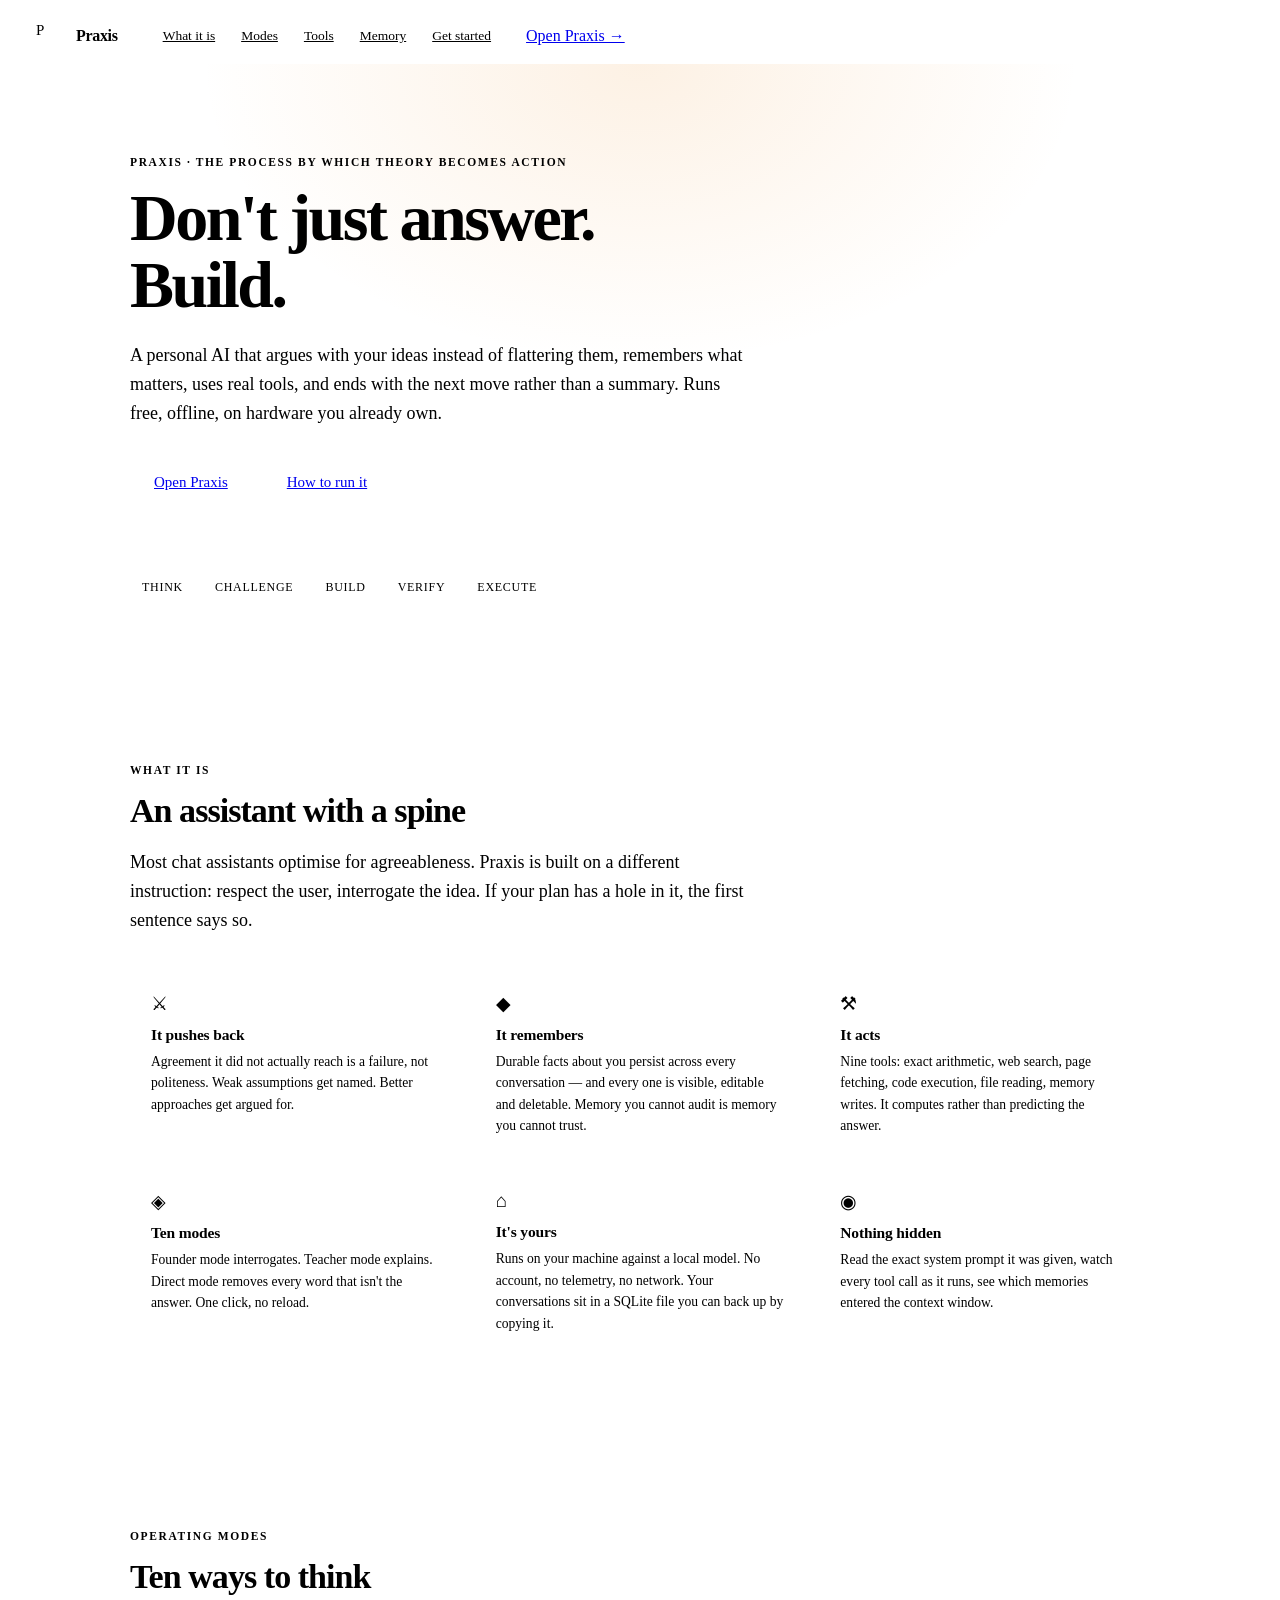
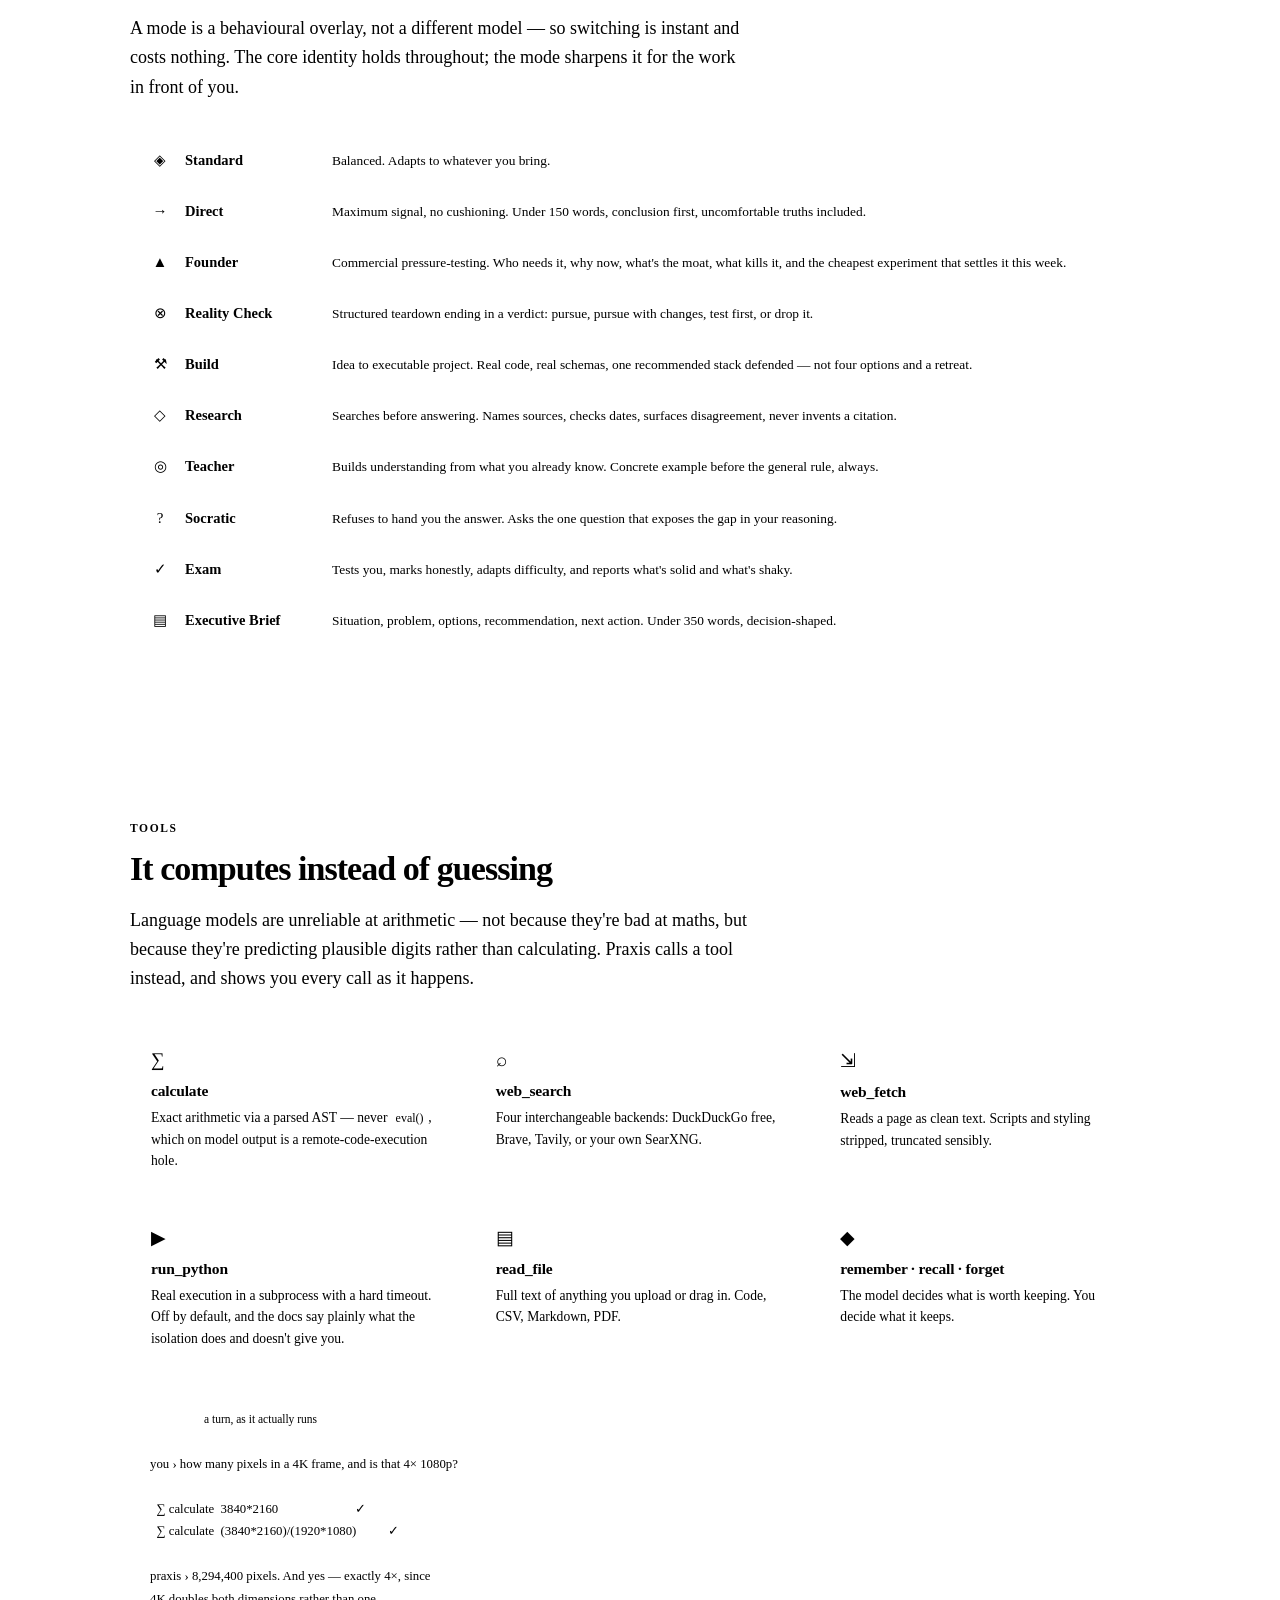
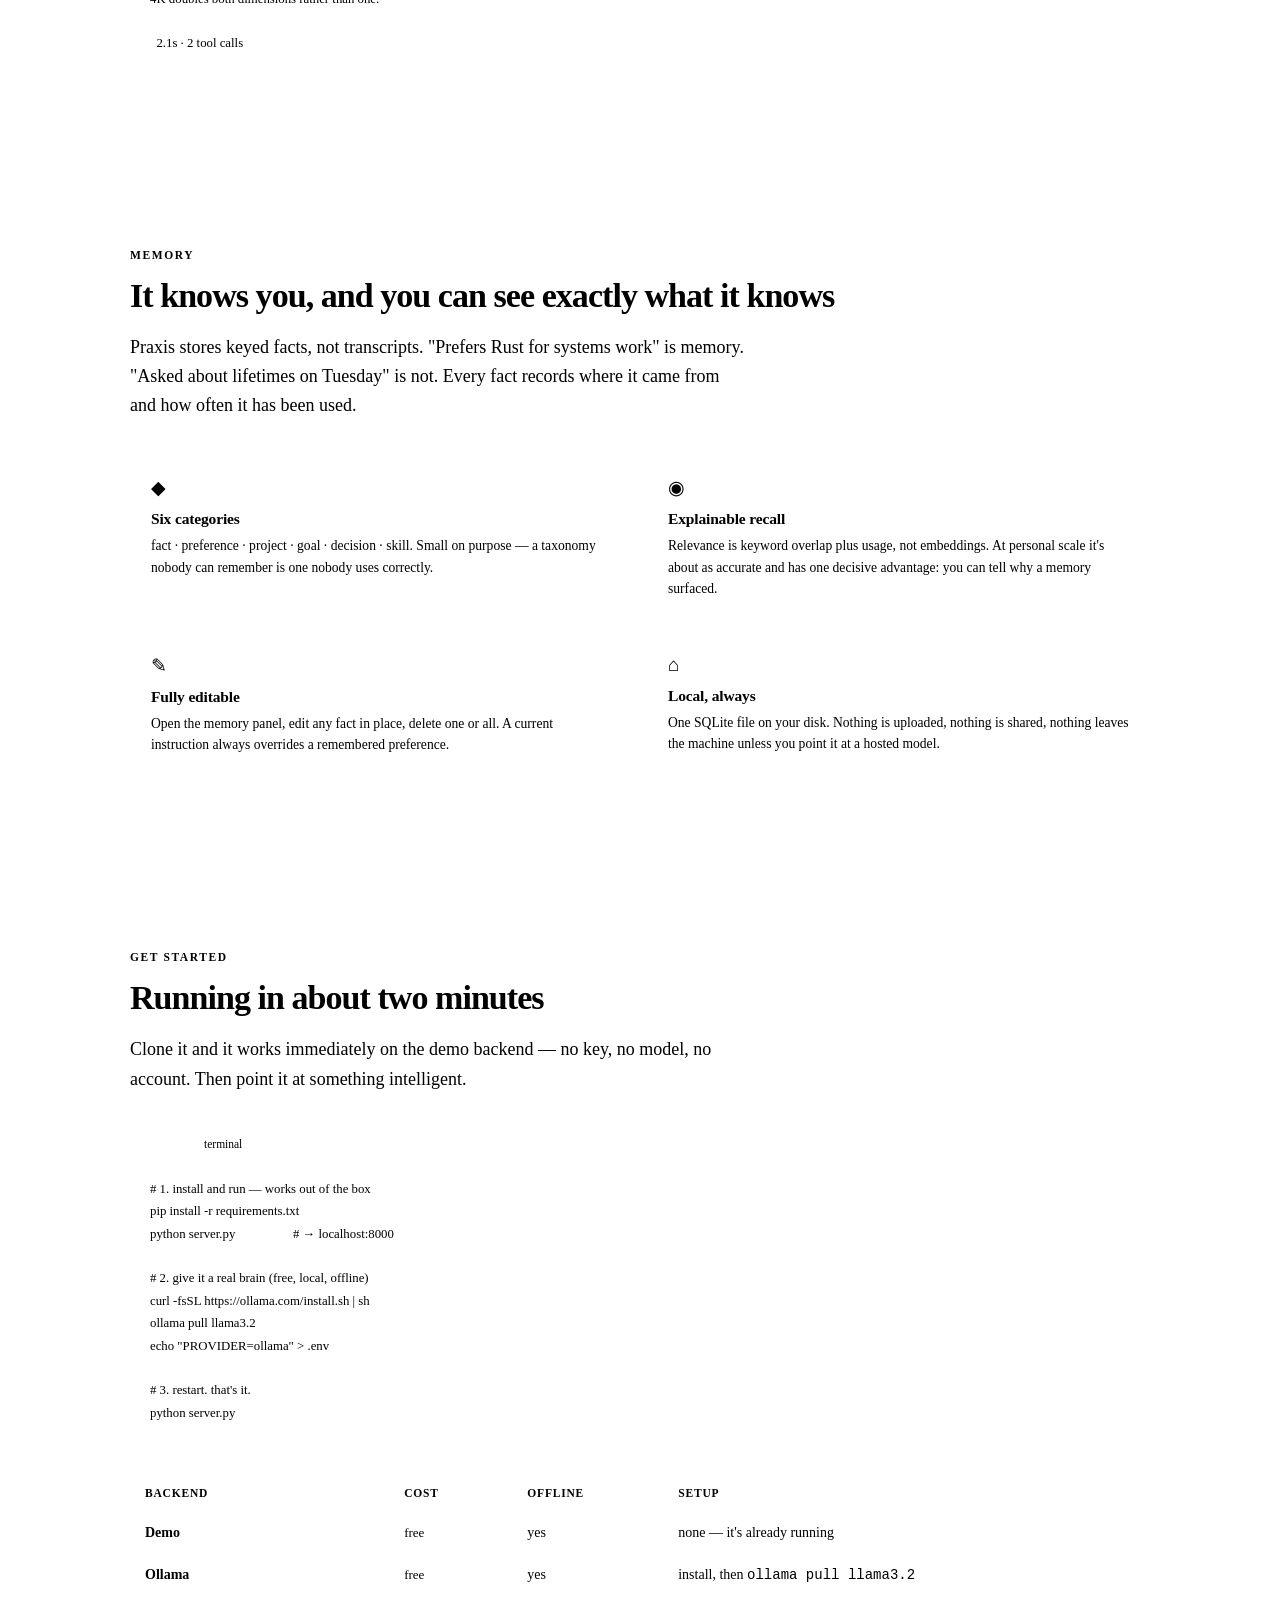
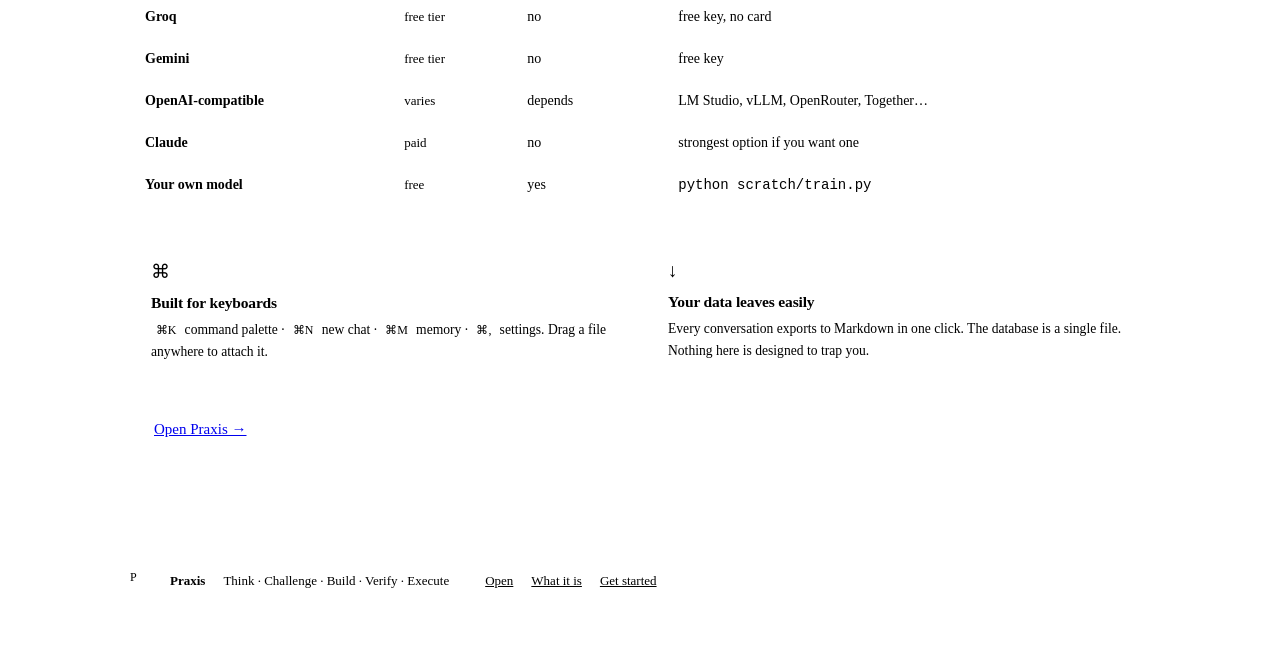
==== web/index.html @ 5abfad8c "Add Praxis: a full personal AI with modes, memory and tools Turns the learning repo into a working p" ====
<!doctype html>
<html lang="en" data-theme="dark">
<head>
<meta charset="utf-8">
<meta name="viewport" content="width=device-width, initial-scale=1">
<title>Praxis — your own AI</title>
<meta name="description" content="A personal AI that thinks, challenges, builds, verifies and executes. Ten operating modes, persistent memory, real tools. Runs free and offline.">
<link rel="stylesheet" href="/static/app.css">
<link rel="icon" href="data:image/svg+xml,<svg xmlns='http://www.w3.org/2000/svg' viewBox='0 0 100 100'><rect width='100' height='100' rx='22' fill='%23f0a24b'/><text y='72' x='50' text-anchor='middle' font-size='62' font-family='monospace' font-weight='bold' fill='%2317130c'>P</text></svg>">
<style>
  body { height: auto; overflow-x: hidden; }

  .nav {
    position: sticky; top: 0; z-index: 50;
    display: flex; align-items: center; gap: 12px;
    padding: 14px 28px; border-bottom: 1px solid var(--border);
    background: color-mix(in srgb, var(--bg) 82%, transparent);
    backdrop-filter: blur(14px);
  }
  .nav .brand-mark { width: 28px; height: 28px; font-size: 15px; }
  .nav-name { font-weight: 660; letter-spacing: -0.02em; font-size: 16px; }
  .nav-links { display: flex; gap: 4px; margin-left: 22px; }
  .nav-links a {
    color: var(--text-dim); font-size: 13.5px; padding: 6px 11px;
    border-radius: 7px;
  }
  .nav-links a:hover { color: var(--text); background: var(--bg-hover); }
  @media (max-width: 720px) { .nav-links { display: none; } }

  .wrap { max-width: 1020px; margin: 0 auto; padding: 0 28px; }
  section { padding: 88px 0; border-bottom: 1px solid var(--border); }
  section:last-of-type { border-bottom: none; }

  .eyebrow {
    font-size: 11.5px; text-transform: uppercase; letter-spacing: .14em;
    color: var(--accent); font-weight: 680; margin-bottom: 16px;
  }
  h1 {
    font-size: clamp(38px, 7vw, 66px); line-height: 1.02;
    letter-spacing: -0.038em; margin: 0 0 22px; font-weight: 680;
  }
  h2 {
    font-size: clamp(25px, 3.6vw, 34px); letter-spacing: -0.028em;
    margin: 0 0 14px; font-weight: 660;
  }
  .lede { font-size: 18px; color: var(--text-dim); max-width: 620px; line-height: 1.62; }

  /* hero */
  .hero { padding: 92px 0 76px; position: relative; overflow: hidden; }
  .hero::before {
    content: ""; position: absolute; top: -320px; left: 50%;
    transform: translateX(-50%);
    width: 940px; height: 640px; pointer-events: none;
    background: radial-gradient(ellipse at center,
      rgba(240,162,75,.15), transparent 66%);
  }
  .hero-inner { position: relative; }
  .hero h1 span { color: var(--accent); }
  .hero-cta { display: flex; gap: 11px; margin-top: 34px; flex-wrap: wrap; }
  .btn-lg { padding: 12px 24px; font-size: 15px; border-radius: 11px; }

  .verbs {
    display: flex; gap: 8px; flex-wrap: wrap; margin-top: 46px;
    padding-top: 26px; border-top: 1px solid var(--border);
  }
  .verb {
    font-family: var(--mono); font-size: 12px; letter-spacing: .06em;
    color: var(--text-faint); text-transform: uppercase;
    padding: 5px 12px; border: 1px solid var(--border); border-radius: 999px;
  }
  .verb:nth-child(odd) { color: var(--accent); border-color: var(--accent-line); }

  /* grids */
  .grid { display: grid; gap: 14px; margin-top: 36px; }
  .g2 { grid-template-columns: repeat(2, 1fr); }
  .g3 { grid-template-columns: repeat(3, 1fr); }
  @media (max-width: 820px) { .g3 { grid-template-columns: repeat(2, 1fr); } }
  @media (max-width: 620px) { .g2, .g3 { grid-template-columns: 1fr; } }

  .card {
    padding: 20px 21px; border: 1px solid var(--border);
    border-radius: var(--radius-lg); background: var(--bg-raised);
    transition: border-color .16s, transform .16s;
  }
  .card:hover { border-color: var(--accent-line); transform: translateY(-2px); }
  .card-icon { color: var(--accent); font-size: 19px; margin-bottom: 11px; }
  .card h3 { margin: 0 0 7px; font-size: 15.5px; font-weight: 620; letter-spacing: -0.01em; }
  .card p { margin: 0; font-size: 13.6px; color: var(--text-dim); line-height: 1.58; }
  .card code {
    font-family: var(--mono); font-size: .88em; background: var(--bg-inset);
    padding: .1em .4em; border-radius: 4px; border: 1px solid var(--border);
  }

  /* mode strip */
  .modes { display: flex; flex-direction: column; gap: 1px; margin-top: 34px;
    border: 1px solid var(--border); border-radius: var(--radius-lg);
    overflow: hidden; background: var(--border); }
  .mode-row {
    display: flex; align-items: baseline; gap: 15px;
    padding: 15px 20px; background: var(--bg-raised);
    transition: background .13s;
  }
  .mode-row:hover { background: var(--bg-hover); }
  .mode-row .ic {
    color: var(--accent); font-size: 15px; width: 20px; flex: none; text-align: center;
  }
  .mode-row .nm { font-weight: 610; font-size: 14.5px; width: 132px; flex: none; }
  .mode-row .ds { color: var(--text-dim); font-size: 13.4px; line-height: 1.5; }
  @media (max-width: 620px) {
    .mode-row { flex-wrap: wrap; gap: 6px 12px; }
    .mode-row .nm { width: auto; }
    .mode-row .ds { width: 100%; padding-left: 35px; }
  }

  /* terminal */
  .term {
    margin-top: 34px; border: 1px solid var(--border); border-radius: var(--radius-lg);
    background: var(--bg-inset); overflow: hidden; box-shadow: var(--shadow);
  }
  .term-bar {
    display: flex; align-items: center; gap: 7px;
    padding: 10px 15px; border-bottom: 1px solid var(--border);
    background: var(--bg-raised);
  }
  .term-dot { width: 10px; height: 10px; border-radius: 50%; background: var(--border-strong); }
  .term-title {
    margin-left: 8px; font-size: 11.5px; color: var(--text-faint);
    font-family: var(--mono);
  }
  .term pre {
    margin: 0; padding: 18px 20px; font-family: var(--mono);
    font-size: 12.8px; line-height: 1.75; overflow-x: auto; color: var(--text-dim);
  }
  .term .c { color: var(--accent); }
  .term .g { color: var(--ok); }
  .term .d { color: var(--text-faint); }

  /* comparison */
  table.cmp { width: 100%; border-collapse: collapse; margin-top: 32px; font-size: 14px; }
  table.cmp th, table.cmp td {
    padding: 13px 15px; text-align: left; border-bottom: 1px solid var(--border);
  }
  table.cmp th {
    font-size: 11.5px; text-transform: uppercase; letter-spacing: .07em;
    color: var(--text-faint); font-weight: 640;
  }
  table.cmp td:first-child { font-weight: 570; }
  table.cmp .yes { color: var(--ok); }
  table.cmp .no  { color: var(--text-faint); }
  .cost { color: var(--accent); font-family: var(--mono); font-size: 13px; }

  footer {
    padding: 44px 0 60px; color: var(--text-faint); font-size: 13px;
  }
  footer a { color: var(--text-dim); }
  .foot-row { display: flex; gap: 18px; flex-wrap: wrap; align-items: center; }
</style>
</head>
<body>

<nav class="nav">
  <div class="brand-mark">P</div>
  <span class="nav-name">Praxis</span>
  <div class="nav-links">
    <a href="#what">What it is</a>
    <a href="#modes">Modes</a>
    <a href="#tools">Tools</a>
    <a href="#memory">Memory</a>
    <a href="#start">Get started</a>
  </div>
  <div class="spacer"></div>
  <a class="btn btn-primary" href="/chat">Open Praxis →</a>
</nav>

<header class="hero">
  <div class="wrap hero-inner">
    <div class="eyebrow">praxis · the process by which theory becomes action</div>
    <h1>Don't just answer.<br><span>Build.</span></h1>
    <p class="lede">
      A personal AI that argues with your ideas instead of flattering them,
      remembers what matters, uses real tools, and ends with the next move
      rather than a summary. Runs free, offline, on hardware you already own.
    </p>
    <div class="hero-cta">
      <a class="btn btn-primary btn-lg" href="/chat">Open Praxis</a>
      <a class="btn btn-lg" href="#start">How to run it</a>
    </div>
    <div class="verbs">
      <span class="verb">Think</span>
      <span class="verb">Challenge</span>
      <span class="verb">Build</span>
      <span class="verb">Verify</span>
      <span class="verb">Execute</span>
    </div>
  </div>
</header>

<section id="what">
  <div class="wrap">
    <div class="eyebrow">What it is</div>
    <h2>An assistant with a spine</h2>
    <p class="lede">
      Most chat assistants optimise for agreeableness. Praxis is built on a
      different instruction: respect the user, interrogate the idea. If your
      plan has a hole in it, the first sentence says so.
    </p>

    <div class="grid g3">
      <div class="card">
        <div class="card-icon">⚔</div>
        <h3>It pushes back</h3>
        <p>Agreement it did not actually reach is a failure, not politeness.
           Weak assumptions get named. Better approaches get argued for.</p>
      </div>
      <div class="card">
        <div class="card-icon">◆</div>
        <h3>It remembers</h3>
        <p>Durable facts about you persist across every conversation — and
           every one is visible, editable and deletable. Memory you cannot
           audit is memory you cannot trust.</p>
      </div>
      <div class="card">
        <div class="card-icon">⚒</div>
        <h3>It acts</h3>
        <p>Nine tools: exact arithmetic, web search, page fetching, code
           execution, file reading, memory writes. It computes rather than
           predicting the answer.</p>
      </div>
      <div class="card">
        <div class="card-icon">◈</div>
        <h3>Ten modes</h3>
        <p>Founder mode interrogates. Teacher mode explains. Direct mode
           removes every word that isn't the answer. One click, no reload.</p>
      </div>
      <div class="card">
        <div class="card-icon">⌂</div>
        <h3>It's yours</h3>
        <p>Runs on your machine against a local model. No account, no
           telemetry, no network. Your conversations sit in a SQLite file
           you can back up by copying it.</p>
      </div>
      <div class="card">
        <div class="card-icon">◉</div>
        <h3>Nothing hidden</h3>
        <p>Read the exact system prompt it was given, watch every tool call
           as it runs, see which memories entered the context window.</p>
      </div>
    </div>
  </div>
</section>

<section id="modes">
  <div class="wrap">
    <div class="eyebrow">Operating modes</div>
    <h2>Ten ways to think</h2>
    <p class="lede">
      A mode is a behavioural overlay, not a different model — so switching is
      instant and costs nothing. The core identity holds throughout; the mode
      sharpens it for the work in front of you.
    </p>

    <div class="modes">
      <div class="mode-row"><span class="ic">◈</span><span class="nm">Standard</span><span class="ds">Balanced. Adapts to whatever you bring.</span></div>
      <div class="mode-row"><span class="ic">→</span><span class="nm">Direct</span><span class="ds">Maximum signal, no cushioning. Under 150 words, conclusion first, uncomfortable truths included.</span></div>
      <div class="mode-row"><span class="ic">▲</span><span class="nm">Founder</span><span class="ds">Commercial pressure-testing. Who needs it, why now, what's the moat, what kills it, and the cheapest experiment that settles it this week.</span></div>
      <div class="mode-row"><span class="ic">⊗</span><span class="nm">Reality Check</span><span class="ds">Structured teardown ending in a verdict: pursue, pursue with changes, test first, or drop it.</span></div>
      <div class="mode-row"><span class="ic">⚒</span><span class="nm">Build</span><span class="ds">Idea to executable project. Real code, real schemas, one recommended stack defended — not four options and a retreat.</span></div>
      <div class="mode-row"><span class="ic">◇</span><span class="nm">Research</span><span class="ds">Searches before answering. Names sources, checks dates, surfaces disagreement, never invents a citation.</span></div>
      <div class="mode-row"><span class="ic">◎</span><span class="nm">Teacher</span><span class="ds">Builds understanding from what you already know. Concrete example before the general rule, always.</span></div>
      <div class="mode-row"><span class="ic">?</span><span class="nm">Socratic</span><span class="ds">Refuses to hand you the answer. Asks the one question that exposes the gap in your reasoning.</span></div>
      <div class="mode-row"><span class="ic">✓</span><span class="nm">Exam</span><span class="ds">Tests you, marks honestly, adapts difficulty, and reports what's solid and what's shaky.</span></div>
      <div class="mode-row"><span class="ic">▤</span><span class="nm">Executive Brief</span><span class="ds">Situation, problem, options, recommendation, next action. Under 350 words, decision-shaped.</span></div>
    </div>
  </div>
</section>

<section id="tools">
  <div class="wrap">
    <div class="eyebrow">Tools</div>
    <h2>It computes instead of guessing</h2>
    <p class="lede">
      Language models are unreliable at arithmetic — not because they're bad at
      maths, but because they're predicting plausible digits rather than
      calculating. Praxis calls a tool instead, and shows you every call as it
      happens.
    </p>

    <div class="grid g3">
      <div class="card"><div class="card-icon">∑</div><h3>calculate</h3><p>Exact arithmetic via a parsed AST — never <code>eval()</code>, which on model output is a remote-code-execution hole.</p></div>
      <div class="card"><div class="card-icon">⌕</div><h3>web_search</h3><p>Four interchangeable backends: DuckDuckGo free, Brave, Tavily, or your own SearXNG.</p></div>
      <div class="card"><div class="card-icon">⇲</div><h3>web_fetch</h3><p>Reads a page as clean text. Scripts and styling stripped, truncated sensibly.</p></div>
      <div class="card"><div class="card-icon">▶</div><h3>run_python</h3><p>Real execution in a subprocess with a hard timeout. Off by default, and the docs say plainly what the isolation does and doesn't give you.</p></div>
      <div class="card"><div class="card-icon">▤</div><h3>read_file</h3><p>Full text of anything you upload or drag in. Code, CSV, Markdown, PDF.</p></div>
      <div class="card"><div class="card-icon">◆</div><h3>remember · recall · forget</h3><p>The model decides what is worth keeping. You decide what it keeps.</p></div>
    </div>

    <div class="term">
      <div class="term-bar">
        <span class="term-dot"></span><span class="term-dot"></span><span class="term-dot"></span>
        <span class="term-title">a turn, as it actually runs</span>
      </div>
<pre><span class="d">you ›</span> how many pixels in a 4K frame, and is that 4× 1080p?

  <span class="c">∑ calculate</span>  3840*2160                        <span class="g">✓</span>
  <span class="c">∑ calculate</span>  (3840*2160)/(1920*1080)          <span class="g">✓</span>

<span class="d">praxis ›</span> 8,294,400 pixels. And yes — exactly 4×, since
4K doubles both dimensions rather than one.

<span class="d">  2.1s · 2 tool calls</span></pre>
    </div>
  </div>
</section>

<section id="memory">
  <div class="wrap">
    <div class="eyebrow">Memory</div>
    <h2>It knows you, and you can see exactly what it knows</h2>
    <p class="lede">
      Praxis stores keyed facts, not transcripts. "Prefers Rust for systems work"
      is memory. "Asked about lifetimes on Tuesday" is not. Every fact records
      where it came from and how often it has been used.
    </p>

    <div class="grid g2">
      <div class="card">
        <div class="card-icon">◆</div>
        <h3>Six categories</h3>
        <p>fact · preference · project · goal · decision · skill. Small on purpose
           — a taxonomy nobody can remember is one nobody uses correctly.</p>
      </div>
      <div class="card">
        <div class="card-icon">◉</div>
        <h3>Explainable recall</h3>
        <p>Relevance is keyword overlap plus usage, not embeddings. At personal
           scale it's about as accurate and has one decisive advantage: you can
           tell why a memory surfaced.</p>
      </div>
      <div class="card">
        <div class="card-icon">✎</div>
        <h3>Fully editable</h3>
        <p>Open the memory panel, edit any fact in place, delete one or all.
           A current instruction always overrides a remembered preference.</p>
      </div>
      <div class="card">
        <div class="card-icon">⌂</div>
        <h3>Local, always</h3>
        <p>One SQLite file on your disk. Nothing is uploaded, nothing is shared,
           nothing leaves the machine unless you point it at a hosted model.</p>
      </div>
    </div>
  </div>
</section>

<section id="start">
  <div class="wrap">
    <div class="eyebrow">Get started</div>
    <h2>Running in about two minutes</h2>
    <p class="lede">
      Clone it and it works immediately on the demo backend — no key, no model,
      no account. Then point it at something intelligent.
    </p>

    <div class="term">
      <div class="term-bar">
        <span class="term-dot"></span><span class="term-dot"></span><span class="term-dot"></span>
        <span class="term-title">terminal</span>
      </div>
<pre><span class="d"># 1. install and run — works out of the box</span>
pip install -r requirements.txt
python server.py                  <span class="d"># → localhost:8000</span>

<span class="d"># 2. give it a real brain (free, local, offline)</span>
<span class="c">curl -fsSL https://ollama.com/install.sh | sh</span>
<span class="c">ollama pull llama3.2</span>
echo "PROVIDER=ollama" &gt; .env

<span class="d"># 3. restart. that's it.</span>
python server.py</pre>
    </div>

    <table class="cmp">
      <thead>
        <tr><th>Backend</th><th>Cost</th><th>Offline</th><th>Setup</th></tr>
      </thead>
      <tbody>
        <tr><td>Demo</td><td class="cost">free</td><td class="yes">yes</td><td>none — it's already running</td></tr>
        <tr><td>Ollama</td><td class="cost">free</td><td class="yes">yes</td><td>install, then <code>ollama pull llama3.2</code></td></tr>
        <tr><td>Groq</td><td class="cost">free tier</td><td class="no">no</td><td>free key, no card</td></tr>
        <tr><td>Gemini</td><td class="cost">free tier</td><td class="no">no</td><td>free key</td></tr>
        <tr><td>OpenAI-compatible</td><td class="cost">varies</td><td class="no">depends</td><td>LM Studio, vLLM, OpenRouter, Together…</td></tr>
        <tr><td>Claude</td><td class="cost">paid</td><td class="no">no</td><td>strongest option if you want one</td></tr>
        <tr><td>Your own model</td><td class="cost">free</td><td class="yes">yes</td><td><code>python scratch/train.py</code></td></tr>
      </tbody>
    </table>

    <div class="grid g2" style="margin-top:34px">
      <div class="card">
        <div class="card-icon">⌘</div>
        <h3>Built for keyboards</h3>
        <p><code>⌘K</code> command palette · <code>⌘N</code> new chat ·
           <code>⌘M</code> memory · <code>⌘,</code> settings.
           Drag a file anywhere to attach it.</p>
      </div>
      <div class="card">
        <div class="card-icon">↓</div>
        <h3>Your data leaves easily</h3>
        <p>Every conversation exports to Markdown in one click. The database is
           a single file. Nothing here is designed to trap you.</p>
      </div>
    </div>

    <div style="margin-top:38px">
      <a class="btn btn-primary btn-lg" href="/chat">Open Praxis →</a>
    </div>
  </div>
</section>

<footer>
  <div class="wrap">
    <div class="foot-row">
      <div class="brand-mark" style="width:22px;height:22px;font-size:12px">P</div>
      <strong style="color:var(--text-dim)">Praxis</strong>
      <span>Think · Challenge · Build · Verify · Execute</span>
      <div class="spacer"></div>
      <a href="/chat">Open</a>
      <a href="#what">What it is</a>
      <a href="#start">Get started</a>
    </div>
  </div>
</footer>

</body>
</html>
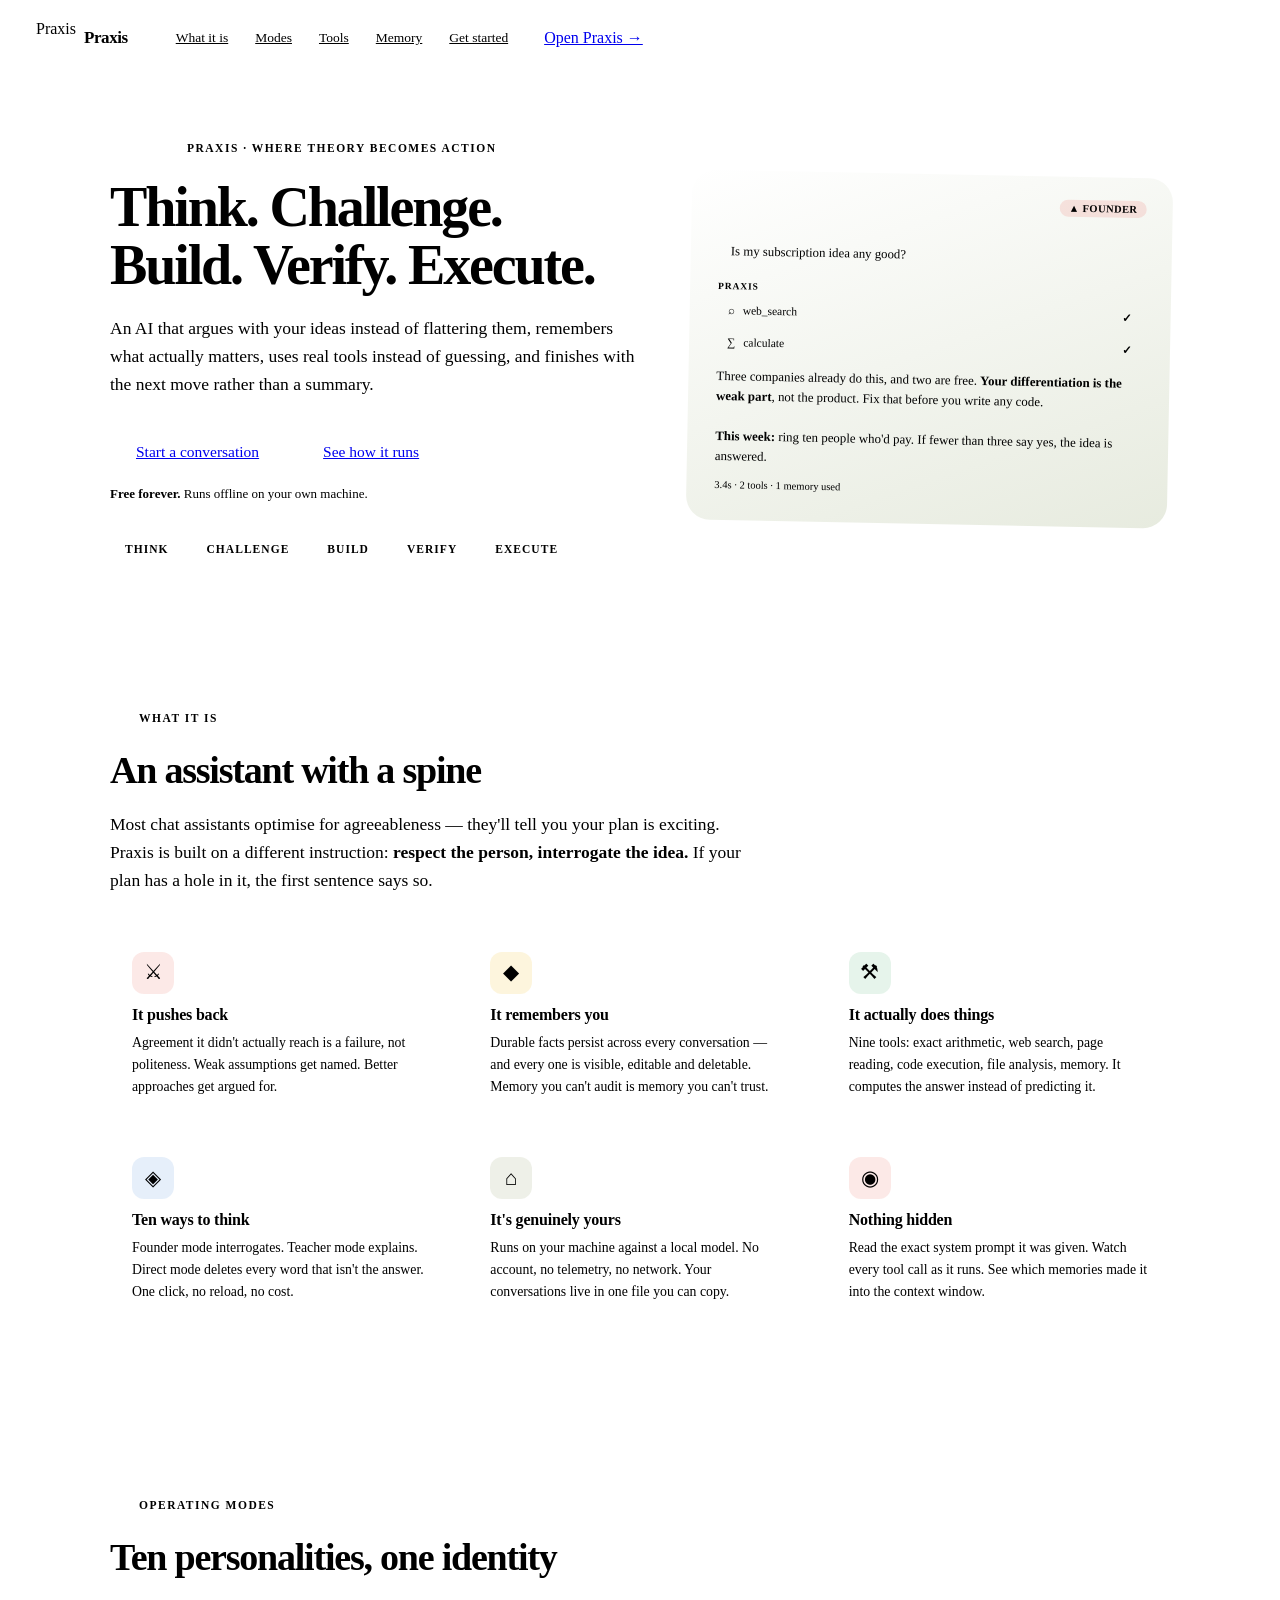
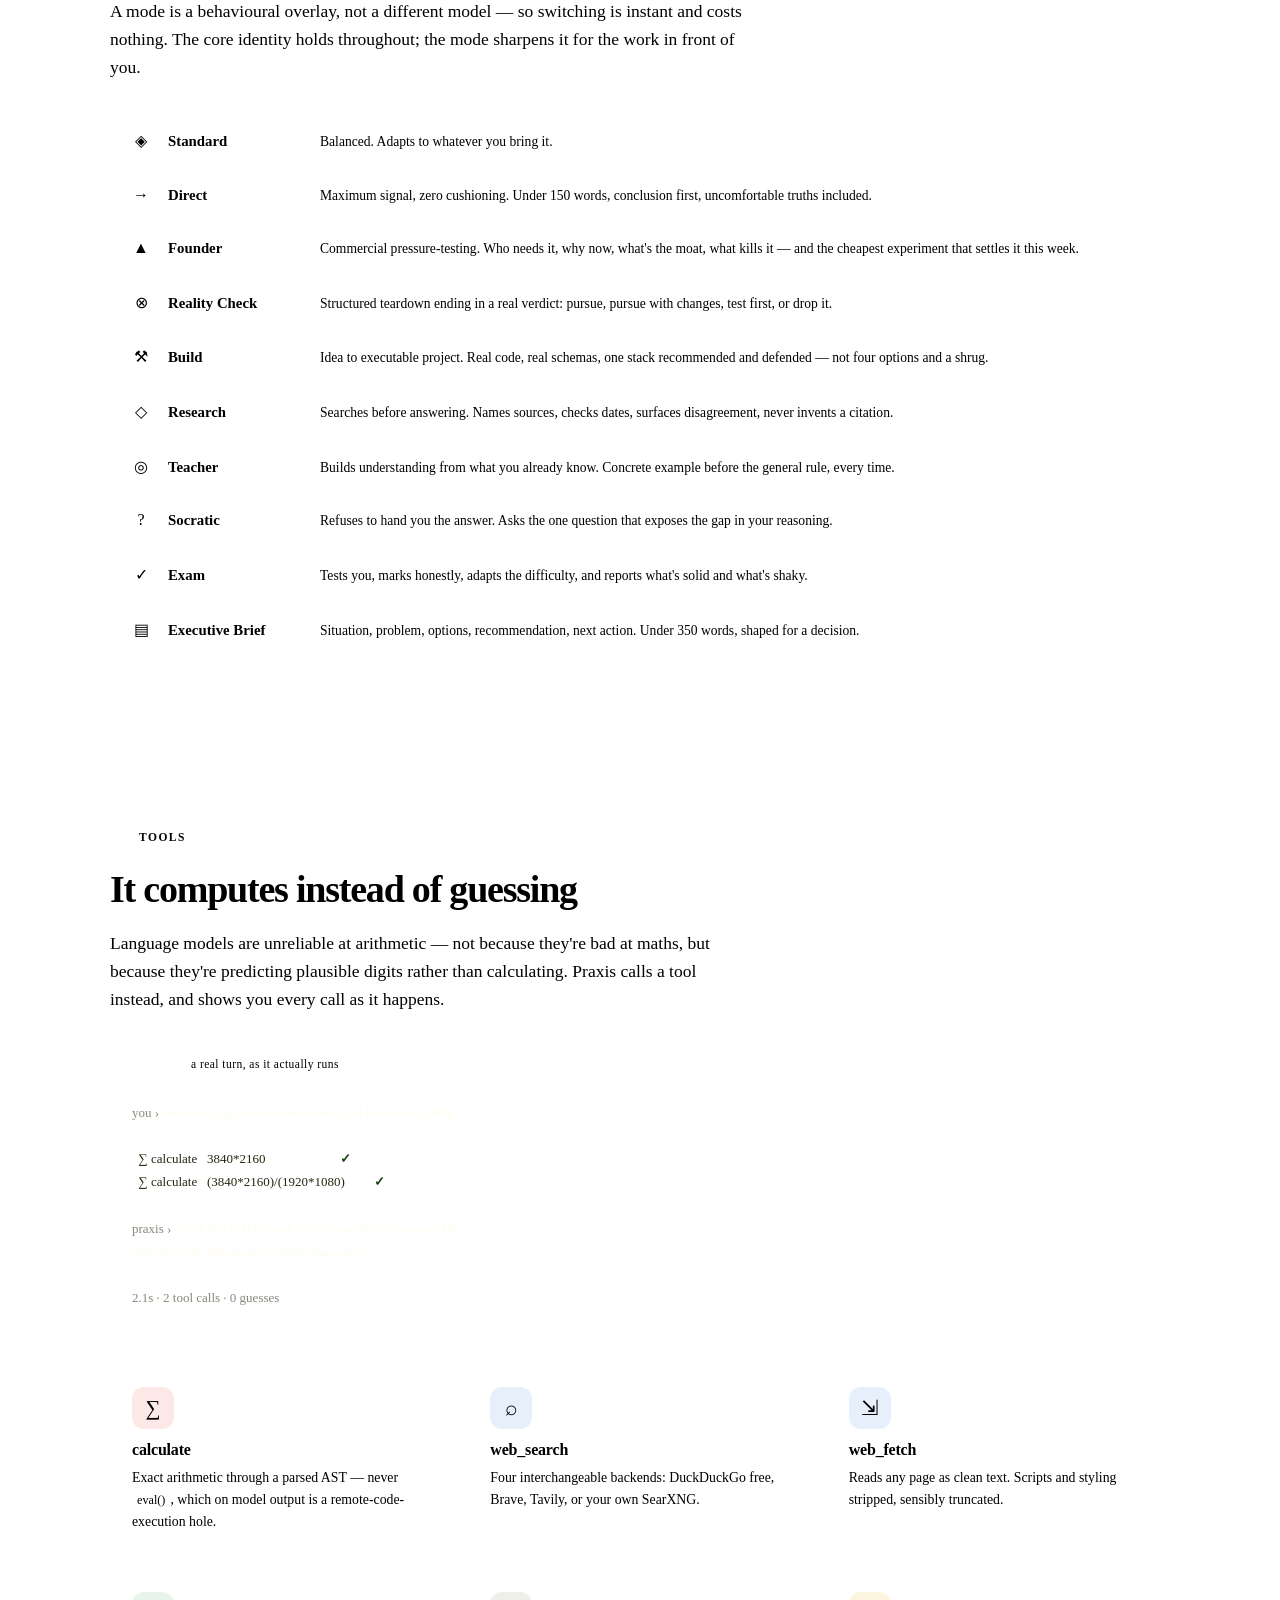
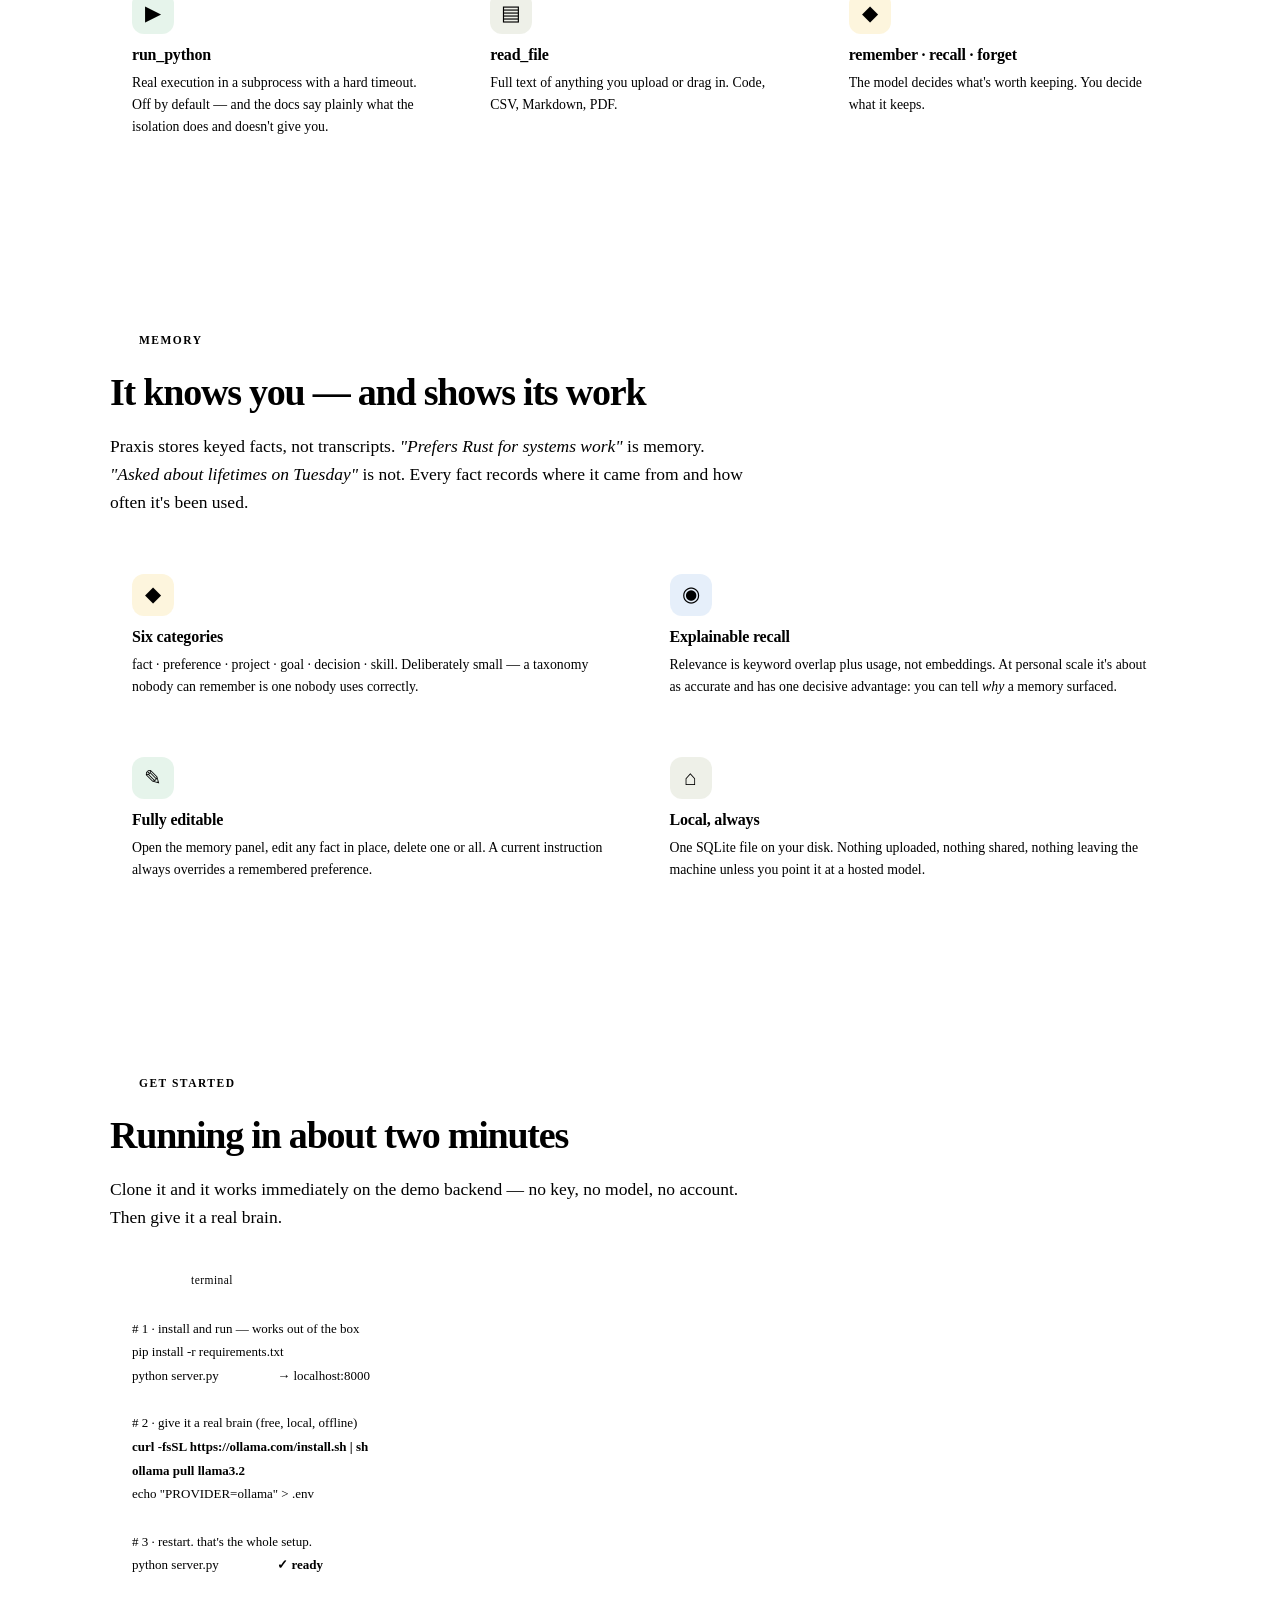
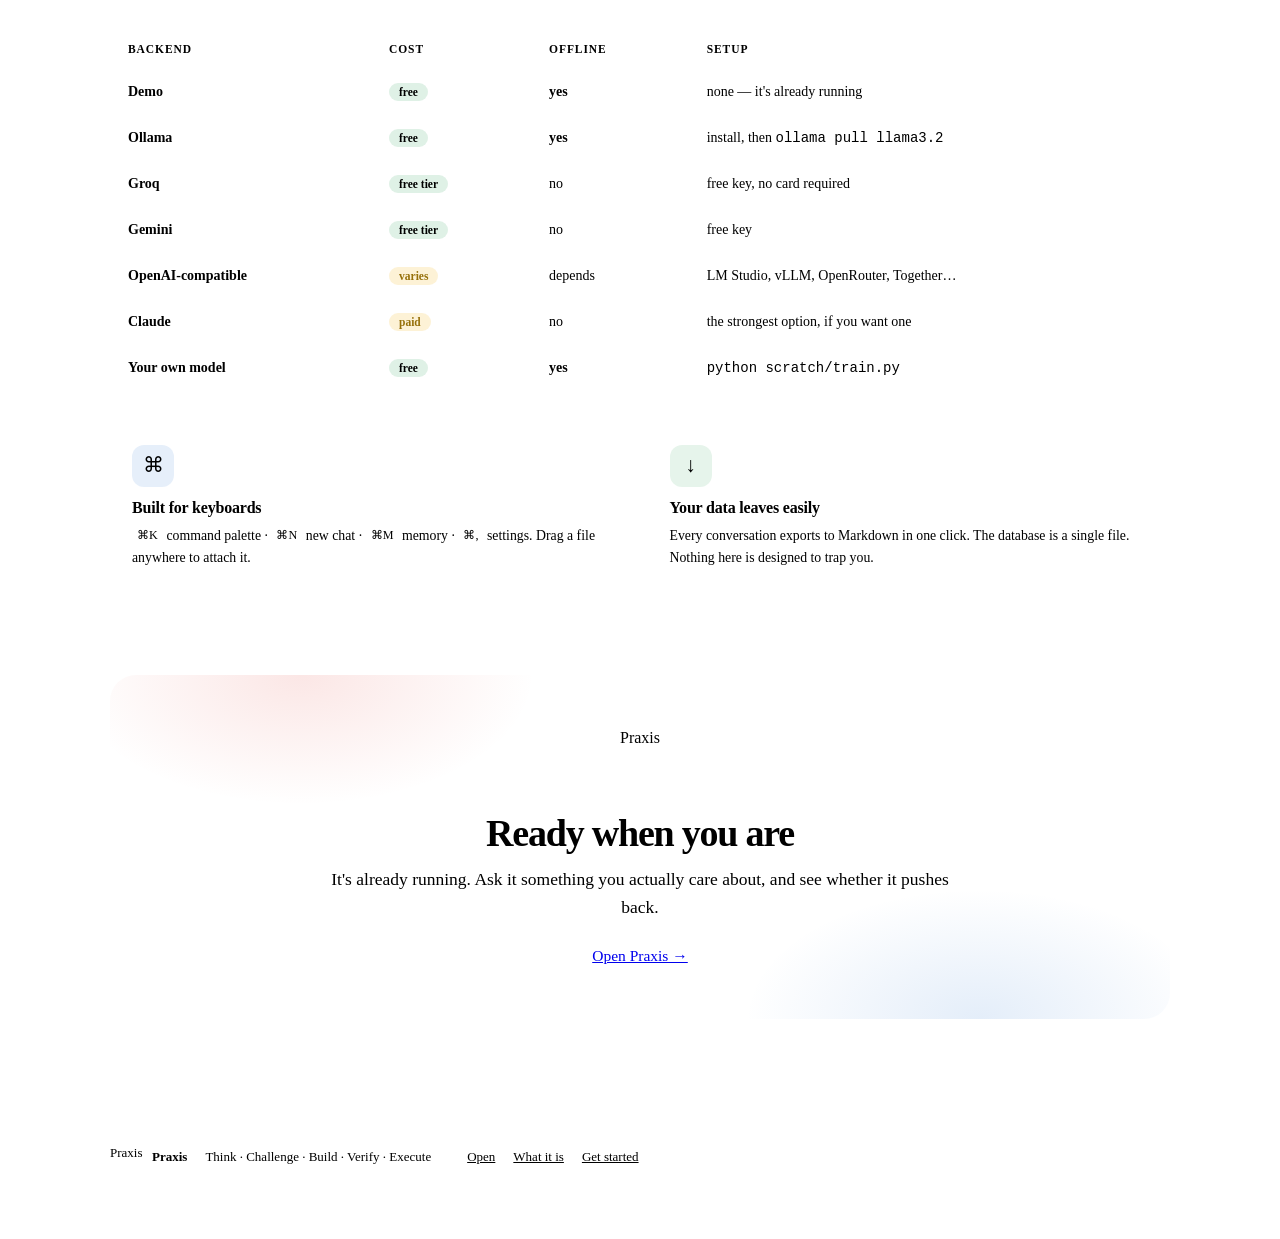
==== commit be052830: "Redesign Praxis around the frosted-resin G-SHOCK palette Replaces the near-black/amber theme, which " ====
--- a/web/index.html
+++ b/web/index.html
@@ -1,165 +1,304 @@
 <!doctype html>
-<html lang="en" data-theme="dark">
+<html lang="en" data-theme="light">
 <head>
 <meta charset="utf-8">
 <meta name="viewport" content="width=device-width, initial-scale=1">
 <title>Praxis — your own AI</title>
-<meta name="description" content="A personal AI that thinks, challenges, builds, verifies and executes. Ten operating modes, persistent memory, real tools. Runs free and offline.">
+<meta name="description" content="A personal AI that thinks, challenges, builds, verifies and executes. Ten modes, real memory, nine tools. Free, offline, yours.">
 <link rel="stylesheet" href="/static/app.css">
-<link rel="icon" href="data:image/svg+xml,<svg xmlns='http://www.w3.org/2000/svg' viewBox='0 0 100 100'><rect width='100' height='100' rx='22' fill='%23f0a24b'/><text y='72' x='50' text-anchor='middle' font-size='62' font-family='monospace' font-weight='bold' fill='%2317130c'>P</text></svg>">
+<link rel="icon" href="/static/logo.svg">
 <style>
-  body { height: auto; overflow-x: hidden; }
+  html { background: var(--bg); }
+  body {
+    height: auto; overflow-x: hidden;
+    background:
+      radial-gradient(760px 460px at 8% -4%,   rgba(224,54,44,.16), transparent 60%),
+      radial-gradient(700px 460px at 94% 4%,   rgba(31,111,208,.16), transparent 60%),
+      radial-gradient(520px 380px at 78% 34%,  rgba(242,184,30,.15), transparent 62%),
+      radial-gradient(820px 520px at 26% 74%,  rgba(31,154,77,.13), transparent 62%),
+      var(--bg);
+    background-attachment: fixed;
+  }
+  [data-theme="dark"] body {
+    background:
+      radial-gradient(760px 460px at 8% -4%,  rgba(255,90,77,.13), transparent 60%),
+      radial-gradient(700px 460px at 94% 4%,  rgba(90,160,245,.13), transparent 60%),
+      radial-gradient(520px 380px at 78% 34%, rgba(255,201,63,.10), transparent 62%),
+      radial-gradient(820px 520px at 26% 74%, rgba(72,196,122,.10), transparent 62%),
+      var(--bg);
+    background-attachment: fixed;
+  }
 
   .nav {
     position: sticky; top: 0; z-index: 50;
     display: flex; align-items: center; gap: 12px;
-    padding: 14px 28px; border-bottom: 1px solid var(--border);
-    background: color-mix(in srgb, var(--bg) 82%, transparent);
-    backdrop-filter: blur(14px);
-  }
-  .nav .brand-mark { width: 28px; height: 28px; font-size: 15px; }
-  .nav-name { font-weight: 660; letter-spacing: -0.02em; font-size: 16px; }
-  .nav-links { display: flex; gap: 4px; margin-left: 22px; }
+    padding: 12px 28px; border-bottom: 1px solid var(--border);
+    background: var(--bg-frost); backdrop-filter: blur(16px) saturate(1.5);
+  }
+  .nav .brand-mark { width: 36px; height: 36px; }
+  .nav-name { font-weight: 700; letter-spacing: -0.025em; font-size: 17px; }
+  .nav-links { display: flex; gap: 3px; margin-left: 24px; }
   .nav-links a {
-    color: var(--text-dim); font-size: 13.5px; padding: 6px 11px;
-    border-radius: 7px;
+    color: var(--text-dim); font-size: 13.5px; padding: 7px 12px;
+    border-radius: 9px; font-weight: 500;
   }
   .nav-links a:hover { color: var(--text); background: var(--bg-hover); }
-  @media (max-width: 720px) { .nav-links { display: none; } }
-
-  .wrap { max-width: 1020px; margin: 0 auto; padding: 0 28px; }
-  section { padding: 88px 0; border-bottom: 1px solid var(--border); }
-  section:last-of-type { border-bottom: none; }
+  @media (max-width: 780px) { .nav-links { display: none; } }
+
+  .wrap { max-width: 1060px; margin: 0 auto; padding: 0 28px; }
+  section { padding: 84px 0; }
+  .sep { border-top: 1px solid var(--border); }
 
   .eyebrow {
-    font-size: 11.5px; text-transform: uppercase; letter-spacing: .14em;
-    color: var(--accent); font-weight: 680; margin-bottom: 16px;
-  }
+    display: inline-flex; align-items: center; gap: 8px;
+    font-size: 11.5px; text-transform: uppercase; letter-spacing: .13em;
+    font-weight: 700; margin-bottom: 18px;
+    padding: 6px 13px; border-radius: 999px;
+    background: var(--bg-raised); border: 1px solid var(--border);
+    box-shadow: var(--shadow);
+  }
+  .eyebrow .bead { width: 8px; height: 8px; border-radius: 50%; }
+
   h1 {
-    font-size: clamp(38px, 7vw, 66px); line-height: 1.02;
-    letter-spacing: -0.038em; margin: 0 0 22px; font-weight: 680;
+    font-size: clamp(36px, 5vw, 56px); line-height: 1.04;
+    letter-spacing: -0.038em; margin: 0 0 20px; font-weight: 700;
   }
   h2 {
-    font-size: clamp(25px, 3.6vw, 34px); letter-spacing: -0.028em;
-    margin: 0 0 14px; font-weight: 660;
-  }
-  .lede { font-size: 18px; color: var(--text-dim); max-width: 620px; line-height: 1.62; }
-
-  /* hero */
-  .hero { padding: 92px 0 76px; position: relative; overflow: hidden; }
-  .hero::before {
-    content: ""; position: absolute; top: -320px; left: 50%;
-    transform: translateX(-50%);
-    width: 940px; height: 640px; pointer-events: none;
-    background: radial-gradient(ellipse at center,
-      rgba(240,162,75,.15), transparent 66%);
-  }
-  .hero-inner { position: relative; }
-  .hero h1 span { color: var(--accent); }
-  .hero-cta { display: flex; gap: 11px; margin-top: 34px; flex-wrap: wrap; }
-  .btn-lg { padding: 12px 24px; font-size: 15px; border-radius: 11px; }
-
-  .verbs {
-    display: flex; gap: 8px; flex-wrap: wrap; margin-top: 46px;
-    padding-top: 26px; border-top: 1px solid var(--border);
-  }
+    font-size: clamp(27px, 3.8vw, 38px); letter-spacing: -0.032em;
+    margin: 0 0 14px; font-weight: 690;
+  }
+  .lede { font-size: 17.5px; color: var(--text-dim); max-width: 640px; line-height: 1.6; }
+
+  /* --- hero --- */
+  .hero { padding: 68px 0 60px; }
+  .hero-grid {
+    display: grid; grid-template-columns: 1.05fr .95fr; gap: 48px; align-items: center;
+  }
+  @media (max-width: 940px) {
+    .hero-grid { grid-template-columns: 1fr; gap: 40px; }
+    .hero-art { display: none; }
+  }
+
+  /* A miniature of the real interface — the case, the bezel, the LCD. */
+  .device {
+    border-radius: 24px; padding: 13px;
+    background: linear-gradient(160deg, #ffffff, #e7ebdf);
+    border: 1px solid var(--border-strong);
+    box-shadow: var(--shadow-lg);
+    transform: rotate(1.1deg);
+  }
+  [data-theme="dark"] .device { background: linear-gradient(160deg, #2a2e31, #1c1f22); }
+  .device-screen {
+    border-radius: 15px; overflow: hidden; background: var(--bg-raised);
+    border: 1px solid var(--border);
+  }
+  .device-top {
+    display: flex; align-items: center; gap: 7px; padding: 10px 13px;
+    border-bottom: 1px solid var(--border); background: var(--bg-inset);
+  }
+  .device-top .lcd-dot { width: 9px; height: 9px; }
+  .device-top .mode-tag {
+    margin-left: auto; font-size: 10.5px; font-weight: 680; color: var(--red);
+    background: rgba(224,54,44,.12); padding: 3px 9px; border-radius: 999px;
+    letter-spacing: .04em;
+  }
+  .device-body { padding: 15px 15px 17px; }
+  .bubble-u {
+    background: var(--bg-inset); border: 1px solid var(--border);
+    border-radius: 13px; padding: 9px 12px; font-size: 12.8px; margin-bottom: 13px;
+  }
+  .who {
+    font-size: 9.5px; font-weight: 720; letter-spacing: .09em;
+    text-transform: uppercase; color: var(--red); margin-bottom: 6px;
+  }
+  .tool-mini {
+    display: flex; align-items: center; gap: 8px; font-size: 11.5px;
+    border: 1px solid var(--border); border-left: 3px solid var(--lcd-light);
+    border-radius: 9px; padding: 6px 10px; margin-bottom: 6px;
+    background: var(--bg-inset); font-family: var(--mono);
+  }
+  .tool-mini .ok { margin-left: auto; color: var(--green); font-weight: 700; }
+  .answer { font-size: 12.9px; line-height: 1.55; margin-top: 11px; }
+  .answer b { color: var(--text); }
+  .device-foot {
+    display: flex; align-items: center; gap: 7px; margin-top: 13px;
+    font-size: 10.5px; color: var(--text-faint); font-family: var(--mono);
+  }
+  .hero h1 .r { color: var(--red); }
+  .hero h1 .b { color: var(--blue); }
+  .hero h1 .g { color: var(--green); }
+  .hero h1 .y { color: var(--yellow); }
+  .hero-cta { display: flex; gap: 12px; margin-top: 32px; flex-wrap: wrap; align-items: center; }
+  .btn-lg { padding: 13px 26px; font-size: 15.5px; border-radius: 13px; }
+  .free-note { font-size: 13px; color: var(--text-dim); }
+  .free-note b { color: var(--green); }
+
+  .verbs { display: flex; gap: 8px; flex-wrap: wrap; margin-top: 34px; }
   .verb {
-    font-family: var(--mono); font-size: 12px; letter-spacing: .06em;
-    color: var(--text-faint); text-transform: uppercase;
-    padding: 5px 12px; border: 1px solid var(--border); border-radius: 999px;
-  }
-  .verb:nth-child(odd) { color: var(--accent); border-color: var(--accent-line); }
-
-  /* grids */
-  .grid { display: grid; gap: 14px; margin-top: 36px; }
+    font-family: var(--mono); font-size: 11.5px; letter-spacing: .09em;
+    text-transform: uppercase; font-weight: 600;
+    padding: 7px 15px; border-radius: 999px;
+    background: var(--bg-raised); border: 1.5px solid var(--border);
+    box-shadow: var(--shadow);
+  }
+  .verb:nth-child(1) { color: var(--red);    border-color: rgba(224,54,44,.4); }
+  .verb:nth-child(2) { color: var(--blue);   border-color: rgba(31,111,208,.4); }
+  .verb:nth-child(3) { color: var(--green);  border-color: rgba(31,154,77,.4); }
+  .verb:nth-child(4) { color: var(--yellow); border-color: rgba(242,184,30,.5); }
+  .verb:nth-child(5) { color: var(--red);    border-color: rgba(224,54,44,.4); }
+
+  /* --- grids and cards --- */
+  .grid { display: grid; gap: 15px; margin-top: 36px; }
   .g2 { grid-template-columns: repeat(2, 1fr); }
   .g3 { grid-template-columns: repeat(3, 1fr); }
-  @media (max-width: 820px) { .g3 { grid-template-columns: repeat(2, 1fr); } }
-  @media (max-width: 620px) { .g2, .g3 { grid-template-columns: 1fr; } }
+  @media (max-width: 860px) { .g3 { grid-template-columns: repeat(2, 1fr); } }
+  @media (max-width: 640px) { .g2, .g3 { grid-template-columns: 1fr; } }
 
   .card {
-    padding: 20px 21px; border: 1px solid var(--border);
+    padding: 22px; border: 1px solid var(--border);
     border-radius: var(--radius-lg); background: var(--bg-raised);
-    transition: border-color .16s, transform .16s;
-  }
-  .card:hover { border-color: var(--accent-line); transform: translateY(-2px); }
-  .card-icon { color: var(--accent); font-size: 19px; margin-bottom: 11px; }
-  .card h3 { margin: 0 0 7px; font-size: 15.5px; font-weight: 620; letter-spacing: -0.01em; }
-  .card p { margin: 0; font-size: 13.6px; color: var(--text-dim); line-height: 1.58; }
+    box-shadow: var(--shadow);
+    transition: transform .17s cubic-bezier(.3,1.4,.5,1), box-shadow .17s;
+    position: relative; overflow: hidden;
+  }
+  .card::before {
+    content: ""; position: absolute; top: 0; left: 0; right: 0; height: 4px;
+    background: var(--tint, var(--border-strong));
+  }
+  .card:hover { transform: translateY(-4px); box-shadow: var(--shadow-lg); }
+  .card-icon {
+    font-size: 21px; margin-bottom: 12px; color: var(--tint, var(--text-dim));
+    width: 42px; height: 42px; border-radius: 12px;
+    display: grid; place-items: center;
+    background: var(--tint-soft, var(--bg-inset));
+  }
+  .card h3 { margin: 0 0 8px; font-size: 16px; font-weight: 660; letter-spacing: -0.012em; }
+  .card p { margin: 0; font-size: 13.8px; color: var(--text-dim); line-height: 1.6; }
   .card code {
     font-family: var(--mono); font-size: .88em; background: var(--bg-inset);
-    padding: .1em .4em; border-radius: 4px; border: 1px solid var(--border);
-  }
-
-  /* mode strip */
-  .modes { display: flex; flex-direction: column; gap: 1px; margin-top: 34px;
+    padding: .12em .42em; border-radius: 5px; border: 1px solid var(--border);
+  }
+  .t-red    { --tint: var(--red);    --tint-soft: rgba(224,54,44,.11); }
+  .t-blue   { --tint: var(--blue);   --tint-soft: rgba(31,111,208,.11); }
+  .t-green  { --tint: var(--green);  --tint-soft: rgba(31,154,77,.11); }
+  .t-yellow { --tint: var(--yellow); --tint-soft: rgba(242,184,30,.15); }
+  .t-lcd    { --tint: var(--lcd);    --tint-soft: rgba(127,143,82,.13); }
+
+  /* --- modes --- */
+  .modes {
+    display: flex; flex-direction: column; gap: 1px; margin-top: 34px;
     border: 1px solid var(--border); border-radius: var(--radius-lg);
-    overflow: hidden; background: var(--border); }
+    overflow: hidden; background: var(--border); box-shadow: var(--shadow);
+  }
   .mode-row {
-    display: flex; align-items: baseline; gap: 15px;
-    padding: 15px 20px; background: var(--bg-raised);
-    transition: background .13s;
-  }
-  .mode-row:hover { background: var(--bg-hover); }
-  .mode-row .ic {
-    color: var(--accent); font-size: 15px; width: 20px; flex: none; text-align: center;
-  }
-  .mode-row .nm { font-weight: 610; font-size: 14.5px; width: 132px; flex: none; }
-  .mode-row .ds { color: var(--text-dim); font-size: 13.4px; line-height: 1.5; }
-  @media (max-width: 620px) {
-    .mode-row { flex-wrap: wrap; gap: 6px 12px; }
+    display: flex; align-items: baseline; gap: 16px;
+    padding: 16px 20px; background: var(--bg-raised); transition: background .13s;
+  }
+  .mode-row:hover { background: var(--bg-inset); }
+  .mode-row .ic { font-size: 16px; width: 22px; flex: none; text-align: center; }
+  .mode-row .nm { font-weight: 640; font-size: 14.8px; width: 136px; flex: none; }
+  .mode-row .ds { color: var(--text-dim); font-size: 13.6px; line-height: 1.52; }
+  .mode-row:nth-child(4n+1) .ic { color: var(--red); }
+  .mode-row:nth-child(4n+2) .ic { color: var(--blue); }
+  .mode-row:nth-child(4n+3) .ic { color: var(--green); }
+  .mode-row:nth-child(4n)   .ic { color: var(--yellow); }
+  @media (max-width: 640px) {
+    .mode-row { flex-wrap: wrap; gap: 6px 14px; }
     .mode-row .nm { width: auto; }
-    .mode-row .ds { width: 100%; padding-left: 35px; }
-  }
-
-  /* terminal */
+    .mode-row .ds { width: 100%; padding-left: 38px; }
+  }
+
+  /* --- the LCD panel: the watch's signature surface --- */
+  .lcd-panel {
+    margin-top: 34px; border-radius: var(--radius-lg); overflow: hidden;
+    border: 1px solid var(--border); box-shadow: var(--shadow-lg);
+    background: var(--bg-raised);
+  }
+  .lcd-bar {
+    display: flex; align-items: center; gap: 8px;
+    padding: 11px 16px; border-bottom: 1px solid var(--border);
+    background: var(--bg-inset);
+  }
+  .lcd-dot { width: 11px; height: 11px; border-radius: 50%; }
+  .lcd-title {
+    margin-left: 8px; font-size: 11.5px; color: var(--text-faint);
+    font-family: var(--mono); letter-spacing: .04em;
+  }
+  .lcd-screen {
+    background: linear-gradient(170deg, var(--lcd-light), var(--lcd));
+    padding: 20px 22px;
+  }
+  .lcd-screen pre {
+    margin: 0; font-family: var(--mono); font-size: 13px; line-height: 1.78;
+    overflow-x: auto; color: #22280f;
+  }
+  .lcd-screen .dim { color: rgba(34,40,15,.55); }
+  .lcd-screen .hi  { color: #fffdf2; font-weight: 600; }
+  .lcd-screen .ok  { color: #16400f; font-weight: 700; }
+
+  /* plain terminal for install steps */
   .term {
-    margin-top: 34px; border: 1px solid var(--border); border-radius: var(--radius-lg);
-    background: var(--bg-inset); overflow: hidden; box-shadow: var(--shadow);
-  }
-  .term-bar {
-    display: flex; align-items: center; gap: 7px;
-    padding: 10px 15px; border-bottom: 1px solid var(--border);
-    background: var(--bg-raised);
-  }
-  .term-dot { width: 10px; height: 10px; border-radius: 50%; background: var(--border-strong); }
-  .term-title {
-    margin-left: 8px; font-size: 11.5px; color: var(--text-faint);
-    font-family: var(--mono);
+    margin-top: 32px; border: 1px solid var(--border); border-radius: var(--radius-lg);
+    overflow: hidden; box-shadow: var(--shadow); background: var(--bg-raised);
   }
   .term pre {
-    margin: 0; padding: 18px 20px; font-family: var(--mono);
-    font-size: 12.8px; line-height: 1.75; overflow-x: auto; color: var(--text-dim);
-  }
-  .term .c { color: var(--accent); }
-  .term .g { color: var(--ok); }
+    margin: 0; padding: 20px 22px; font-family: var(--mono);
+    font-size: 13px; line-height: 1.82; overflow-x: auto; color: var(--text-dim);
+  }
+  .term .c { color: var(--blue); font-weight: 600; }
   .term .d { color: var(--text-faint); }
-
-  /* comparison */
-  table.cmp { width: 100%; border-collapse: collapse; margin-top: 32px; font-size: 14px; }
-  table.cmp th, table.cmp td {
-    padding: 13px 15px; text-align: left; border-bottom: 1px solid var(--border);
-  }
+  .term .g { color: var(--green); font-weight: 600; }
+
+  /* --- table --- */
+  .tbl-wrap {
+    margin-top: 32px; border: 1px solid var(--border); border-radius: var(--radius-lg);
+    overflow: hidden; background: var(--bg-raised); box-shadow: var(--shadow);
+  }
+  table.cmp { width: 100%; border-collapse: collapse; font-size: 14px; }
+  table.cmp th, table.cmp td { padding: 14px 18px; text-align: left; }
+  table.cmp thead { background: var(--bg-inset); }
   table.cmp th {
-    font-size: 11.5px; text-transform: uppercase; letter-spacing: .07em;
-    color: var(--text-faint); font-weight: 640;
-  }
-  table.cmp td:first-child { font-weight: 570; }
-  table.cmp .yes { color: var(--ok); }
-  table.cmp .no  { color: var(--text-faint); }
-  .cost { color: var(--accent); font-family: var(--mono); font-size: 13px; }
-
-  footer {
-    padding: 44px 0 60px; color: var(--text-faint); font-size: 13px;
-  }
+    font-size: 11.5px; text-transform: uppercase; letter-spacing: .08em;
+    color: var(--text-faint); font-weight: 680;
+  }
+  table.cmp tbody tr { border-top: 1px solid var(--border); }
+  table.cmp td:first-child { font-weight: 600; }
+  .pill {
+    display: inline-block; padding: 3px 10px; border-radius: 999px;
+    font-size: 11.5px; font-weight: 660;
+  }
+  .pill-free { background: rgba(31,154,77,.14); color: var(--green); }
+  .pill-paid { background: rgba(242,184,30,.18); color: #96700a; }
+  [data-theme="dark"] .pill-paid { color: var(--yellow); }
+  .yes { color: var(--green); font-weight: 640; }
+  .no  { color: var(--text-faint); }
+
+  /* --- big CTA --- */
+  .cta-band {
+    margin: 0 auto; max-width: 1060px;
+    border-radius: 26px; padding: 54px 40px; text-align: center;
+    background: var(--bg-raised); border: 1px solid var(--border);
+    box-shadow: var(--shadow-lg); position: relative; overflow: hidden;
+  }
+  .cta-band::before {
+    content: ""; position: absolute; inset: 0; z-index: 0;
+    background:
+      radial-gradient(360px 200px at 18% 0%,  rgba(224,54,44,.12), transparent 65%),
+      radial-gradient(360px 200px at 82% 100%, rgba(31,111,208,.12), transparent 65%);
+  }
+  .cta-band > * { position: relative; z-index: 1; }
+  .cta-band h2 { margin-bottom: 10px; }
+
+  footer { padding: 42px 0 62px; color: var(--text-faint); font-size: 13px; }
   footer a { color: var(--text-dim); }
   .foot-row { display: flex; gap: 18px; flex-wrap: wrap; align-items: center; }
+  .foot-row .brand-mark { width: 24px; height: 24px; }
 </style>
 </head>
 <body>
 
 <nav class="nav">
-  <div class="brand-mark">P</div>
+  <div class="brand-mark">Praxis</div>
   <span class="nav-name">Praxis</span>
   <div class="nav-links">
     <a href="#what">What it is</a>
@@ -173,17 +312,28 @@
 </nav>
 
 <header class="hero">
-  <div class="wrap hero-inner">
-    <div class="eyebrow">praxis · the process by which theory becomes action</div>
-    <h1>Don't just answer.<br><span>Build.</span></h1>
+  <div class="wrap hero-grid">
+   <div>
+    <div class="eyebrow">
+      <span class="bead" style="background:var(--red)"></span>
+      <span class="bead" style="background:var(--blue)"></span>
+      <span class="bead" style="background:var(--green)"></span>
+      <span class="bead" style="background:var(--yellow)"></span>
+      praxis · where theory becomes action
+    </div>
+    <h1>
+      <span class="r">Think.</span> <span class="b">Challenge.</span><br>
+      <span class="g">Build.</span> <span class="y">Verify.</span> <span class="r">Execute.</span>
+    </h1>
     <p class="lede">
-      A personal AI that argues with your ideas instead of flattering them,
-      remembers what matters, uses real tools, and ends with the next move
-      rather than a summary. Runs free, offline, on hardware you already own.
+      An AI that argues with your ideas instead of flattering them, remembers what
+      actually matters, uses real tools instead of guessing, and finishes with the
+      next move rather than a summary.
     </p>
     <div class="hero-cta">
-      <a class="btn btn-primary btn-lg" href="/chat">Open Praxis</a>
-      <a class="btn btn-lg" href="#start">How to run it</a>
+      <a class="btn btn-primary btn-lg" href="/chat">Start a conversation</a>
+      <a class="btn btn-lg" href="#start">See how it runs</a>
+      <span class="free-note"><b>Free forever.</b> Runs offline on your own machine.</span>
     </div>
     <div class="verbs">
       <span class="verb">Think</span>
@@ -192,67 +342,95 @@
       <span class="verb">Verify</span>
       <span class="verb">Execute</span>
     </div>
+   </div>
+
+   <div class="hero-art">
+    <div class="device">
+     <div class="device-screen">
+      <div class="device-top">
+        <span class="lcd-dot" style="background:var(--red)"></span>
+        <span class="lcd-dot" style="background:var(--yellow)"></span>
+        <span class="lcd-dot" style="background:var(--green)"></span>
+        <span class="mode-tag">▲ FOUNDER</span>
+      </div>
+      <div class="device-body">
+        <div class="bubble-u">Is my subscription idea any good?</div>
+        <div class="who">Praxis</div>
+        <div class="tool-mini"><span>⌕</span> web_search <span class="ok">✓</span></div>
+        <div class="tool-mini"><span>∑</span> calculate <span class="ok">✓</span></div>
+        <div class="answer">
+          Three companies already do this, and two are free.
+          <b>Your differentiation is the weak part</b>, not the product.
+          Fix that before you write any code.
+          <br><br>
+          <b>This week:</b> ring ten people who'd pay. If fewer
+          than three say yes, the idea is answered.
+        </div>
+        <div class="device-foot">3.4s · 2 tools · 1 memory used</div>
+      </div>
+     </div>
+    </div>
+   </div>
   </div>
 </header>
 
-<section id="what">
+<section id="what" class="sep">
   <div class="wrap">
-    <div class="eyebrow">What it is</div>
+    <div class="eyebrow"><span class="bead" style="background:var(--red)"></span> What it is</div>
     <h2>An assistant with a spine</h2>
     <p class="lede">
-      Most chat assistants optimise for agreeableness. Praxis is built on a
-      different instruction: respect the user, interrogate the idea. If your
-      plan has a hole in it, the first sentence says so.
+      Most chat assistants optimise for agreeableness — they'll tell you your plan
+      is exciting. Praxis is built on a different instruction: <strong>respect the
+      person, interrogate the idea.</strong> If your plan has a hole in it, the
+      first sentence says so.
     </p>
 
     <div class="grid g3">
-      <div class="card">
+      <div class="card t-red">
         <div class="card-icon">⚔</div>
         <h3>It pushes back</h3>
-        <p>Agreement it did not actually reach is a failure, not politeness.
-           Weak assumptions get named. Better approaches get argued for.</p>
-      </div>
-      <div class="card">
+        <p>Agreement it didn't actually reach is a failure, not politeness. Weak
+           assumptions get named. Better approaches get argued for.</p>
+      </div>
+      <div class="card t-yellow">
         <div class="card-icon">◆</div>
-        <h3>It remembers</h3>
-        <p>Durable facts about you persist across every conversation — and
-           every one is visible, editable and deletable. Memory you cannot
-           audit is memory you cannot trust.</p>
-      </div>
-      <div class="card">
+        <h3>It remembers you</h3>
+        <p>Durable facts persist across every conversation — and every one is
+           visible, editable and deletable. Memory you can't audit is memory you
+           can't trust.</p>
+      </div>
+      <div class="card t-green">
         <div class="card-icon">⚒</div>
-        <h3>It acts</h3>
-        <p>Nine tools: exact arithmetic, web search, page fetching, code
-           execution, file reading, memory writes. It computes rather than
-           predicting the answer.</p>
-      </div>
-      <div class="card">
+        <h3>It actually does things</h3>
+        <p>Nine tools: exact arithmetic, web search, page reading, code execution,
+           file analysis, memory. It computes the answer instead of predicting it.</p>
+      </div>
+      <div class="card t-blue">
         <div class="card-icon">◈</div>
-        <h3>Ten modes</h3>
-        <p>Founder mode interrogates. Teacher mode explains. Direct mode
-           removes every word that isn't the answer. One click, no reload.</p>
-      </div>
-      <div class="card">
+        <h3>Ten ways to think</h3>
+        <p>Founder mode interrogates. Teacher mode explains. Direct mode deletes
+           every word that isn't the answer. One click, no reload, no cost.</p>
+      </div>
+      <div class="card t-lcd">
         <div class="card-icon">⌂</div>
-        <h3>It's yours</h3>
-        <p>Runs on your machine against a local model. No account, no
-           telemetry, no network. Your conversations sit in a SQLite file
-           you can back up by copying it.</p>
-      </div>
-      <div class="card">
+        <h3>It's genuinely yours</h3>
+        <p>Runs on your machine against a local model. No account, no telemetry,
+           no network. Your conversations live in one file you can copy.</p>
+      </div>
+      <div class="card t-red">
         <div class="card-icon">◉</div>
         <h3>Nothing hidden</h3>
-        <p>Read the exact system prompt it was given, watch every tool call
-           as it runs, see which memories entered the context window.</p>
+        <p>Read the exact system prompt it was given. Watch every tool call as it
+           runs. See which memories made it into the context window.</p>
       </div>
     </div>
   </div>
 </section>
 
-<section id="modes">
+<section id="modes" class="sep">
   <div class="wrap">
-    <div class="eyebrow">Operating modes</div>
-    <h2>Ten ways to think</h2>
+    <div class="eyebrow"><span class="bead" style="background:var(--blue)"></span> Operating modes</div>
+    <h2>Ten personalities, one identity</h2>
     <p class="lede">
       A mode is a behavioural overlay, not a different model — so switching is
       instant and costs nothing. The core identity holds throughout; the mode
@@ -260,23 +438,23 @@
     </p>
 
     <div class="modes">
-      <div class="mode-row"><span class="ic">◈</span><span class="nm">Standard</span><span class="ds">Balanced. Adapts to whatever you bring.</span></div>
-      <div class="mode-row"><span class="ic">→</span><span class="nm">Direct</span><span class="ds">Maximum signal, no cushioning. Under 150 words, conclusion first, uncomfortable truths included.</span></div>
-      <div class="mode-row"><span class="ic">▲</span><span class="nm">Founder</span><span class="ds">Commercial pressure-testing. Who needs it, why now, what's the moat, what kills it, and the cheapest experiment that settles it this week.</span></div>
-      <div class="mode-row"><span class="ic">⊗</span><span class="nm">Reality Check</span><span class="ds">Structured teardown ending in a verdict: pursue, pursue with changes, test first, or drop it.</span></div>
-      <div class="mode-row"><span class="ic">⚒</span><span class="nm">Build</span><span class="ds">Idea to executable project. Real code, real schemas, one recommended stack defended — not four options and a retreat.</span></div>
+      <div class="mode-row"><span class="ic">◈</span><span class="nm">Standard</span><span class="ds">Balanced. Adapts to whatever you bring it.</span></div>
+      <div class="mode-row"><span class="ic">→</span><span class="nm">Direct</span><span class="ds">Maximum signal, zero cushioning. Under 150 words, conclusion first, uncomfortable truths included.</span></div>
+      <div class="mode-row"><span class="ic">▲</span><span class="nm">Founder</span><span class="ds">Commercial pressure-testing. Who needs it, why now, what's the moat, what kills it — and the cheapest experiment that settles it this week.</span></div>
+      <div class="mode-row"><span class="ic">⊗</span><span class="nm">Reality Check</span><span class="ds">Structured teardown ending in a real verdict: pursue, pursue with changes, test first, or drop it.</span></div>
+      <div class="mode-row"><span class="ic">⚒</span><span class="nm">Build</span><span class="ds">Idea to executable project. Real code, real schemas, one stack recommended and defended — not four options and a shrug.</span></div>
       <div class="mode-row"><span class="ic">◇</span><span class="nm">Research</span><span class="ds">Searches before answering. Names sources, checks dates, surfaces disagreement, never invents a citation.</span></div>
-      <div class="mode-row"><span class="ic">◎</span><span class="nm">Teacher</span><span class="ds">Builds understanding from what you already know. Concrete example before the general rule, always.</span></div>
+      <div class="mode-row"><span class="ic">◎</span><span class="nm">Teacher</span><span class="ds">Builds understanding from what you already know. Concrete example before the general rule, every time.</span></div>
       <div class="mode-row"><span class="ic">?</span><span class="nm">Socratic</span><span class="ds">Refuses to hand you the answer. Asks the one question that exposes the gap in your reasoning.</span></div>
-      <div class="mode-row"><span class="ic">✓</span><span class="nm">Exam</span><span class="ds">Tests you, marks honestly, adapts difficulty, and reports what's solid and what's shaky.</span></div>
-      <div class="mode-row"><span class="ic">▤</span><span class="nm">Executive Brief</span><span class="ds">Situation, problem, options, recommendation, next action. Under 350 words, decision-shaped.</span></div>
+      <div class="mode-row"><span class="ic">✓</span><span class="nm">Exam</span><span class="ds">Tests you, marks honestly, adapts the difficulty, and reports what's solid and what's shaky.</span></div>
+      <div class="mode-row"><span class="ic">▤</span><span class="nm">Executive Brief</span><span class="ds">Situation, problem, options, recommendation, next action. Under 350 words, shaped for a decision.</span></div>
     </div>
   </div>
 </section>
 
-<section id="tools">
+<section id="tools" class="sep">
   <div class="wrap">
-    <div class="eyebrow">Tools</div>
+    <div class="eyebrow"><span class="bead" style="background:var(--green)"></span> Tools</div>
     <h2>It computes instead of guessing</h2>
     <p class="lede">
       Language models are unreliable at arithmetic — not because they're bad at
@@ -285,132 +463,150 @@
       happens.
     </p>
 
+    <div class="lcd-panel">
+      <div class="lcd-bar">
+        <span class="lcd-dot" style="background:var(--red)"></span>
+        <span class="lcd-dot" style="background:var(--yellow)"></span>
+        <span class="lcd-dot" style="background:var(--green)"></span>
+        <span class="lcd-title">a real turn, as it actually runs</span>
+      </div>
+      <div class="lcd-screen">
+<pre><span class="dim">you ›</span> <span class="hi">how many pixels in a 4K frame, and is that 4× 1080p?</span>
+
+  ∑ calculate   3840*2160                       <span class="ok">✓</span>
+  ∑ calculate   (3840*2160)/(1920*1080)         <span class="ok">✓</span>
+
+<span class="dim">praxis ›</span> <span class="hi">8,294,400 pixels. And yes — exactly 4×, because 4K
+doubles both dimensions rather than one.</span>
+
+<span class="dim">2.1s · 2 tool calls · 0 guesses</span></pre>
+      </div>
+    </div>
+
     <div class="grid g3">
-      <div class="card"><div class="card-icon">∑</div><h3>calculate</h3><p>Exact arithmetic via a parsed AST — never <code>eval()</code>, which on model output is a remote-code-execution hole.</p></div>
-      <div class="card"><div class="card-icon">⌕</div><h3>web_search</h3><p>Four interchangeable backends: DuckDuckGo free, Brave, Tavily, or your own SearXNG.</p></div>
-      <div class="card"><div class="card-icon">⇲</div><h3>web_fetch</h3><p>Reads a page as clean text. Scripts and styling stripped, truncated sensibly.</p></div>
-      <div class="card"><div class="card-icon">▶</div><h3>run_python</h3><p>Real execution in a subprocess with a hard timeout. Off by default, and the docs say plainly what the isolation does and doesn't give you.</p></div>
-      <div class="card"><div class="card-icon">▤</div><h3>read_file</h3><p>Full text of anything you upload or drag in. Code, CSV, Markdown, PDF.</p></div>
-      <div class="card"><div class="card-icon">◆</div><h3>remember · recall · forget</h3><p>The model decides what is worth keeping. You decide what it keeps.</p></div>
-    </div>
-
-    <div class="term">
-      <div class="term-bar">
-        <span class="term-dot"></span><span class="term-dot"></span><span class="term-dot"></span>
-        <span class="term-title">a turn, as it actually runs</span>
-      </div>
-<pre><span class="d">you ›</span> how many pixels in a 4K frame, and is that 4× 1080p?
-
-  <span class="c">∑ calculate</span>  3840*2160                        <span class="g">✓</span>
-  <span class="c">∑ calculate</span>  (3840*2160)/(1920*1080)          <span class="g">✓</span>
-
-<span class="d">praxis ›</span> 8,294,400 pixels. And yes — exactly 4×, since
-4K doubles both dimensions rather than one.
-
-<span class="d">  2.1s · 2 tool calls</span></pre>
+      <div class="card t-red"><div class="card-icon">∑</div><h3>calculate</h3><p>Exact arithmetic through a parsed AST — never <code>eval()</code>, which on model output is a remote-code-execution hole.</p></div>
+      <div class="card t-blue"><div class="card-icon">⌕</div><h3>web_search</h3><p>Four interchangeable backends: DuckDuckGo free, Brave, Tavily, or your own SearXNG.</p></div>
+      <div class="card t-blue"><div class="card-icon">⇲</div><h3>web_fetch</h3><p>Reads any page as clean text. Scripts and styling stripped, sensibly truncated.</p></div>
+      <div class="card t-green"><div class="card-icon">▶</div><h3>run_python</h3><p>Real execution in a subprocess with a hard timeout. Off by default — and the docs say plainly what the isolation does and doesn't give you.</p></div>
+      <div class="card t-lcd"><div class="card-icon">▤</div><h3>read_file</h3><p>Full text of anything you upload or drag in. Code, CSV, Markdown, PDF.</p></div>
+      <div class="card t-yellow"><div class="card-icon">◆</div><h3>remember · recall · forget</h3><p>The model decides what's worth keeping. You decide what it keeps.</p></div>
     </div>
   </div>
 </section>
 
-<section id="memory">
+<section id="memory" class="sep">
   <div class="wrap">
-    <div class="eyebrow">Memory</div>
-    <h2>It knows you, and you can see exactly what it knows</h2>
+    <div class="eyebrow"><span class="bead" style="background:var(--yellow)"></span> Memory</div>
+    <h2>It knows you — and shows its work</h2>
     <p class="lede">
-      Praxis stores keyed facts, not transcripts. "Prefers Rust for systems work"
-      is memory. "Asked about lifetimes on Tuesday" is not. Every fact records
-      where it came from and how often it has been used.
+      Praxis stores keyed facts, not transcripts. <em>"Prefers Rust for systems
+      work"</em> is memory. <em>"Asked about lifetimes on Tuesday"</em> is not.
+      Every fact records where it came from and how often it's been used.
     </p>
 
     <div class="grid g2">
-      <div class="card">
+      <div class="card t-yellow">
         <div class="card-icon">◆</div>
         <h3>Six categories</h3>
-        <p>fact · preference · project · goal · decision · skill. Small on purpose
+        <p>fact · preference · project · goal · decision · skill. Deliberately small
            — a taxonomy nobody can remember is one nobody uses correctly.</p>
       </div>
-      <div class="card">
+      <div class="card t-blue">
         <div class="card-icon">◉</div>
         <h3>Explainable recall</h3>
         <p>Relevance is keyword overlap plus usage, not embeddings. At personal
            scale it's about as accurate and has one decisive advantage: you can
-           tell why a memory surfaced.</p>
-      </div>
-      <div class="card">
+           tell <em>why</em> a memory surfaced.</p>
+      </div>
+      <div class="card t-green">
         <div class="card-icon">✎</div>
         <h3>Fully editable</h3>
-        <p>Open the memory panel, edit any fact in place, delete one or all.
-           A current instruction always overrides a remembered preference.</p>
-      </div>
-      <div class="card">
+        <p>Open the memory panel, edit any fact in place, delete one or all. A
+           current instruction always overrides a remembered preference.</p>
+      </div>
+      <div class="card t-lcd">
         <div class="card-icon">⌂</div>
         <h3>Local, always</h3>
-        <p>One SQLite file on your disk. Nothing is uploaded, nothing is shared,
-           nothing leaves the machine unless you point it at a hosted model.</p>
+        <p>One SQLite file on your disk. Nothing uploaded, nothing shared, nothing
+           leaving the machine unless you point it at a hosted model.</p>
       </div>
     </div>
   </div>
 </section>
 
-<section id="start">
+<section id="start" class="sep">
   <div class="wrap">
-    <div class="eyebrow">Get started</div>
+    <div class="eyebrow"><span class="bead" style="background:var(--red)"></span> Get started</div>
     <h2>Running in about two minutes</h2>
     <p class="lede">
-      Clone it and it works immediately on the demo backend — no key, no model,
-      no account. Then point it at something intelligent.
+      Clone it and it works immediately on the demo backend — no key, no model, no
+      account. Then give it a real brain.
     </p>
 
     <div class="term">
-      <div class="term-bar">
-        <span class="term-dot"></span><span class="term-dot"></span><span class="term-dot"></span>
-        <span class="term-title">terminal</span>
-      </div>
-<pre><span class="d"># 1. install and run — works out of the box</span>
+      <div class="lcd-bar">
+        <span class="lcd-dot" style="background:var(--red)"></span>
+        <span class="lcd-dot" style="background:var(--yellow)"></span>
+        <span class="lcd-dot" style="background:var(--green)"></span>
+        <span class="lcd-title">terminal</span>
+      </div>
+<pre><span class="d"># 1 · install and run — works out of the box</span>
 pip install -r requirements.txt
-python server.py                  <span class="d"># → localhost:8000</span>
-
-<span class="d"># 2. give it a real brain (free, local, offline)</span>
+python server.py                  <span class="d">→ localhost:8000</span>
+
+<span class="d"># 2 · give it a real brain (free, local, offline)</span>
 <span class="c">curl -fsSL https://ollama.com/install.sh | sh</span>
 <span class="c">ollama pull llama3.2</span>
 echo "PROVIDER=ollama" &gt; .env
 
-<span class="d"># 3. restart. that's it.</span>
-python server.py</pre>
-    </div>
-
-    <table class="cmp">
-      <thead>
-        <tr><th>Backend</th><th>Cost</th><th>Offline</th><th>Setup</th></tr>
-      </thead>
-      <tbody>
-        <tr><td>Demo</td><td class="cost">free</td><td class="yes">yes</td><td>none — it's already running</td></tr>
-        <tr><td>Ollama</td><td class="cost">free</td><td class="yes">yes</td><td>install, then <code>ollama pull llama3.2</code></td></tr>
-        <tr><td>Groq</td><td class="cost">free tier</td><td class="no">no</td><td>free key, no card</td></tr>
-        <tr><td>Gemini</td><td class="cost">free tier</td><td class="no">no</td><td>free key</td></tr>
-        <tr><td>OpenAI-compatible</td><td class="cost">varies</td><td class="no">depends</td><td>LM Studio, vLLM, OpenRouter, Together…</td></tr>
-        <tr><td>Claude</td><td class="cost">paid</td><td class="no">no</td><td>strongest option if you want one</td></tr>
-        <tr><td>Your own model</td><td class="cost">free</td><td class="yes">yes</td><td><code>python scratch/train.py</code></td></tr>
-      </tbody>
-    </table>
-
-    <div class="grid g2" style="margin-top:34px">
-      <div class="card">
+<span class="d"># 3 · restart. that's the whole setup.</span>
+python server.py                  <span class="g">✓ ready</span></pre>
+    </div>
+
+    <div class="tbl-wrap">
+      <table class="cmp">
+        <thead>
+          <tr><th>Backend</th><th>Cost</th><th>Offline</th><th>Setup</th></tr>
+        </thead>
+        <tbody>
+          <tr><td>Demo</td><td><span class="pill pill-free">free</span></td><td class="yes">yes</td><td>none — it's already running</td></tr>
+          <tr><td>Ollama</td><td><span class="pill pill-free">free</span></td><td class="yes">yes</td><td>install, then <code>ollama pull llama3.2</code></td></tr>
+          <tr><td>Groq</td><td><span class="pill pill-free">free tier</span></td><td class="no">no</td><td>free key, no card required</td></tr>
+          <tr><td>Gemini</td><td><span class="pill pill-free">free tier</span></td><td class="no">no</td><td>free key</td></tr>
+          <tr><td>OpenAI-compatible</td><td><span class="pill pill-paid">varies</span></td><td class="no">depends</td><td>LM Studio, vLLM, OpenRouter, Together…</td></tr>
+          <tr><td>Claude</td><td><span class="pill pill-paid">paid</span></td><td class="no">no</td><td>the strongest option, if you want one</td></tr>
+          <tr><td>Your own model</td><td><span class="pill pill-free">free</span></td><td class="yes">yes</td><td><code>python scratch/train.py</code></td></tr>
+        </tbody>
+      </table>
+    </div>
+
+    <div class="grid g2" style="margin-top:32px">
+      <div class="card t-blue">
         <div class="card-icon">⌘</div>
         <h3>Built for keyboards</h3>
         <p><code>⌘K</code> command palette · <code>⌘N</code> new chat ·
-           <code>⌘M</code> memory · <code>⌘,</code> settings.
-           Drag a file anywhere to attach it.</p>
-      </div>
-      <div class="card">
+           <code>⌘M</code> memory · <code>⌘,</code> settings. Drag a file anywhere
+           to attach it.</p>
+      </div>
+      <div class="card t-green">
         <div class="card-icon">↓</div>
         <h3>Your data leaves easily</h3>
-        <p>Every conversation exports to Markdown in one click. The database is
-           a single file. Nothing here is designed to trap you.</p>
-      </div>
-    </div>
-
-    <div style="margin-top:38px">
+        <p>Every conversation exports to Markdown in one click. The database is a
+           single file. Nothing here is designed to trap you.</p>
+      </div>
+    </div>
+  </div>
+</section>
+
+<section style="padding-top:0">
+  <div class="wrap">
+    <div class="cta-band">
+      <div class="brand-mark" style="width:64px;height:64px;margin:0 auto 18px">Praxis</div>
+      <h2>Ready when you are</h2>
+      <p class="lede" style="margin:0 auto 26px">
+        It's already running. Ask it something you actually care about, and see
+        whether it pushes back.
+      </p>
       <a class="btn btn-primary btn-lg" href="/chat">Open Praxis →</a>
     </div>
   </div>
@@ -419,7 +615,7 @@
 <footer>
   <div class="wrap">
     <div class="foot-row">
-      <div class="brand-mark" style="width:22px;height:22px;font-size:12px">P</div>
+      <div class="brand-mark">Praxis</div>
       <strong style="color:var(--text-dim)">Praxis</strong>
       <span>Think · Challenge · Build · Verify · Execute</span>
       <div class="spacer"></div>
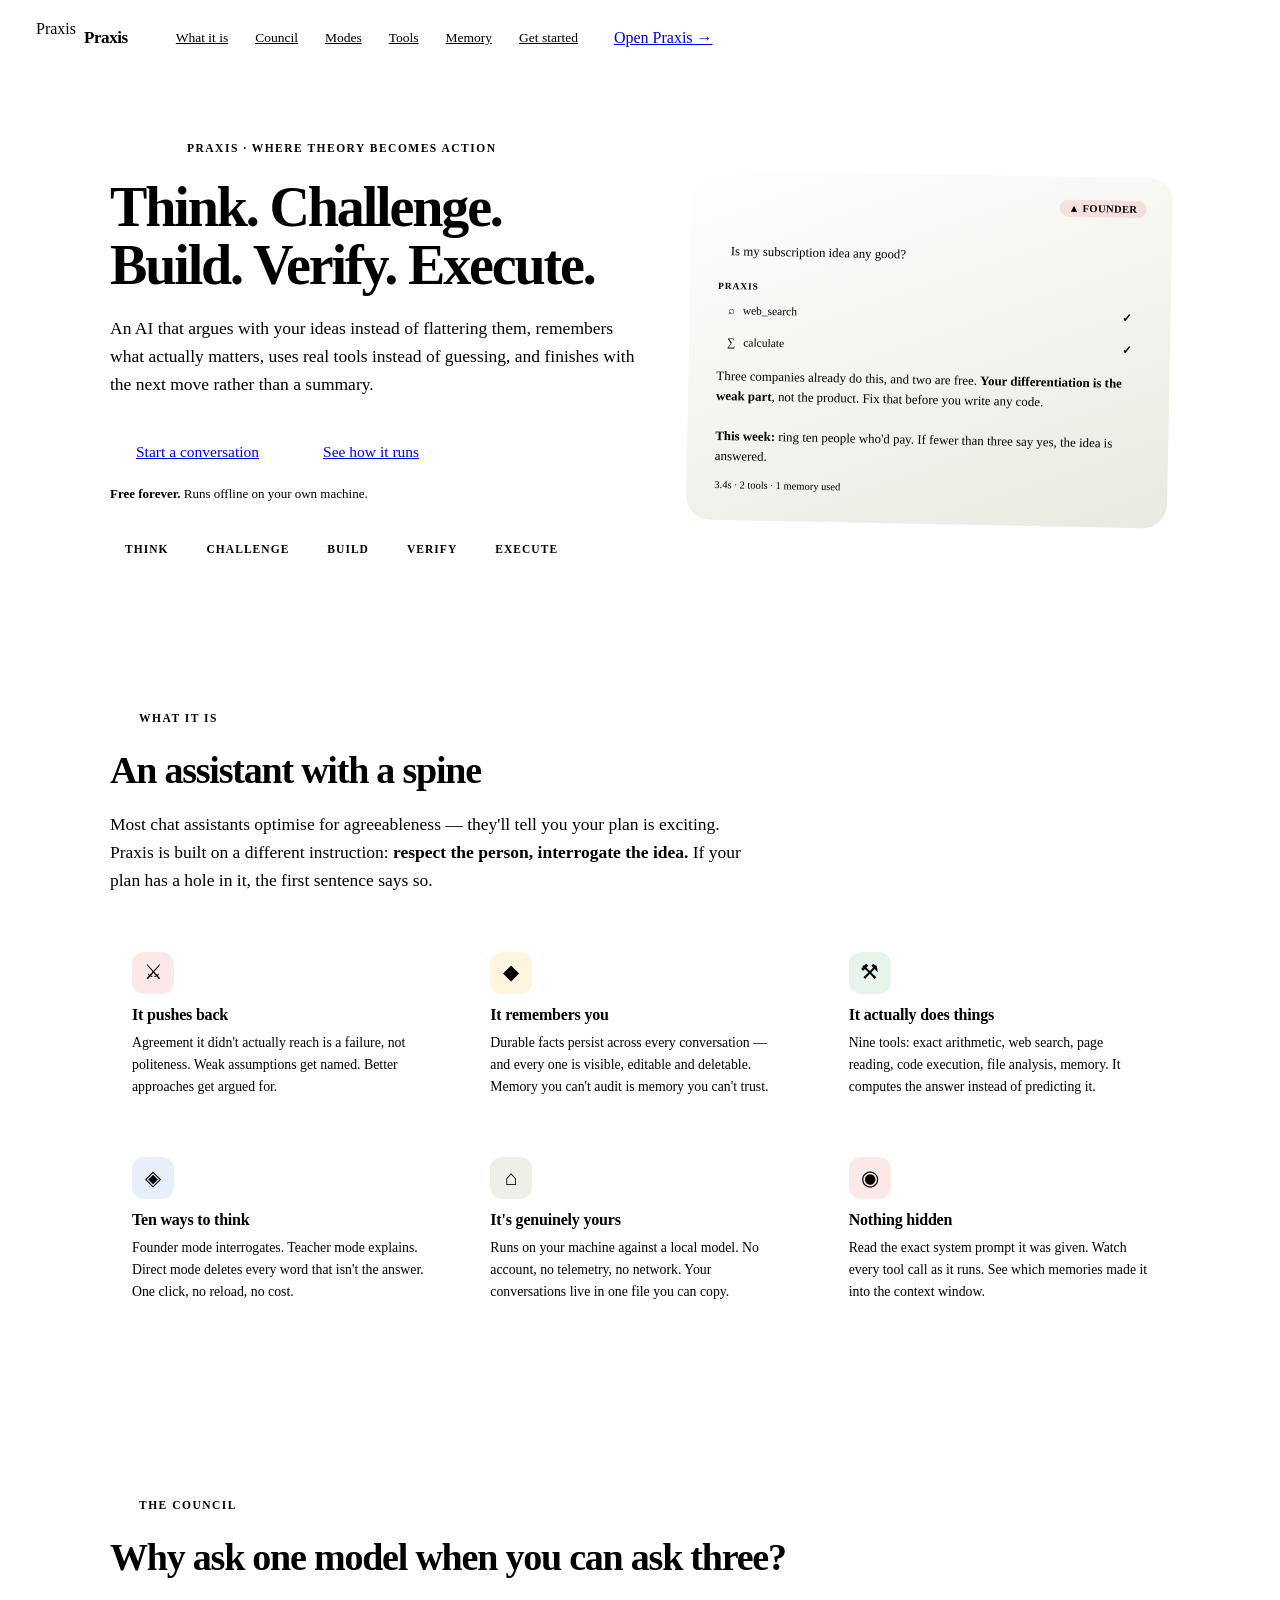
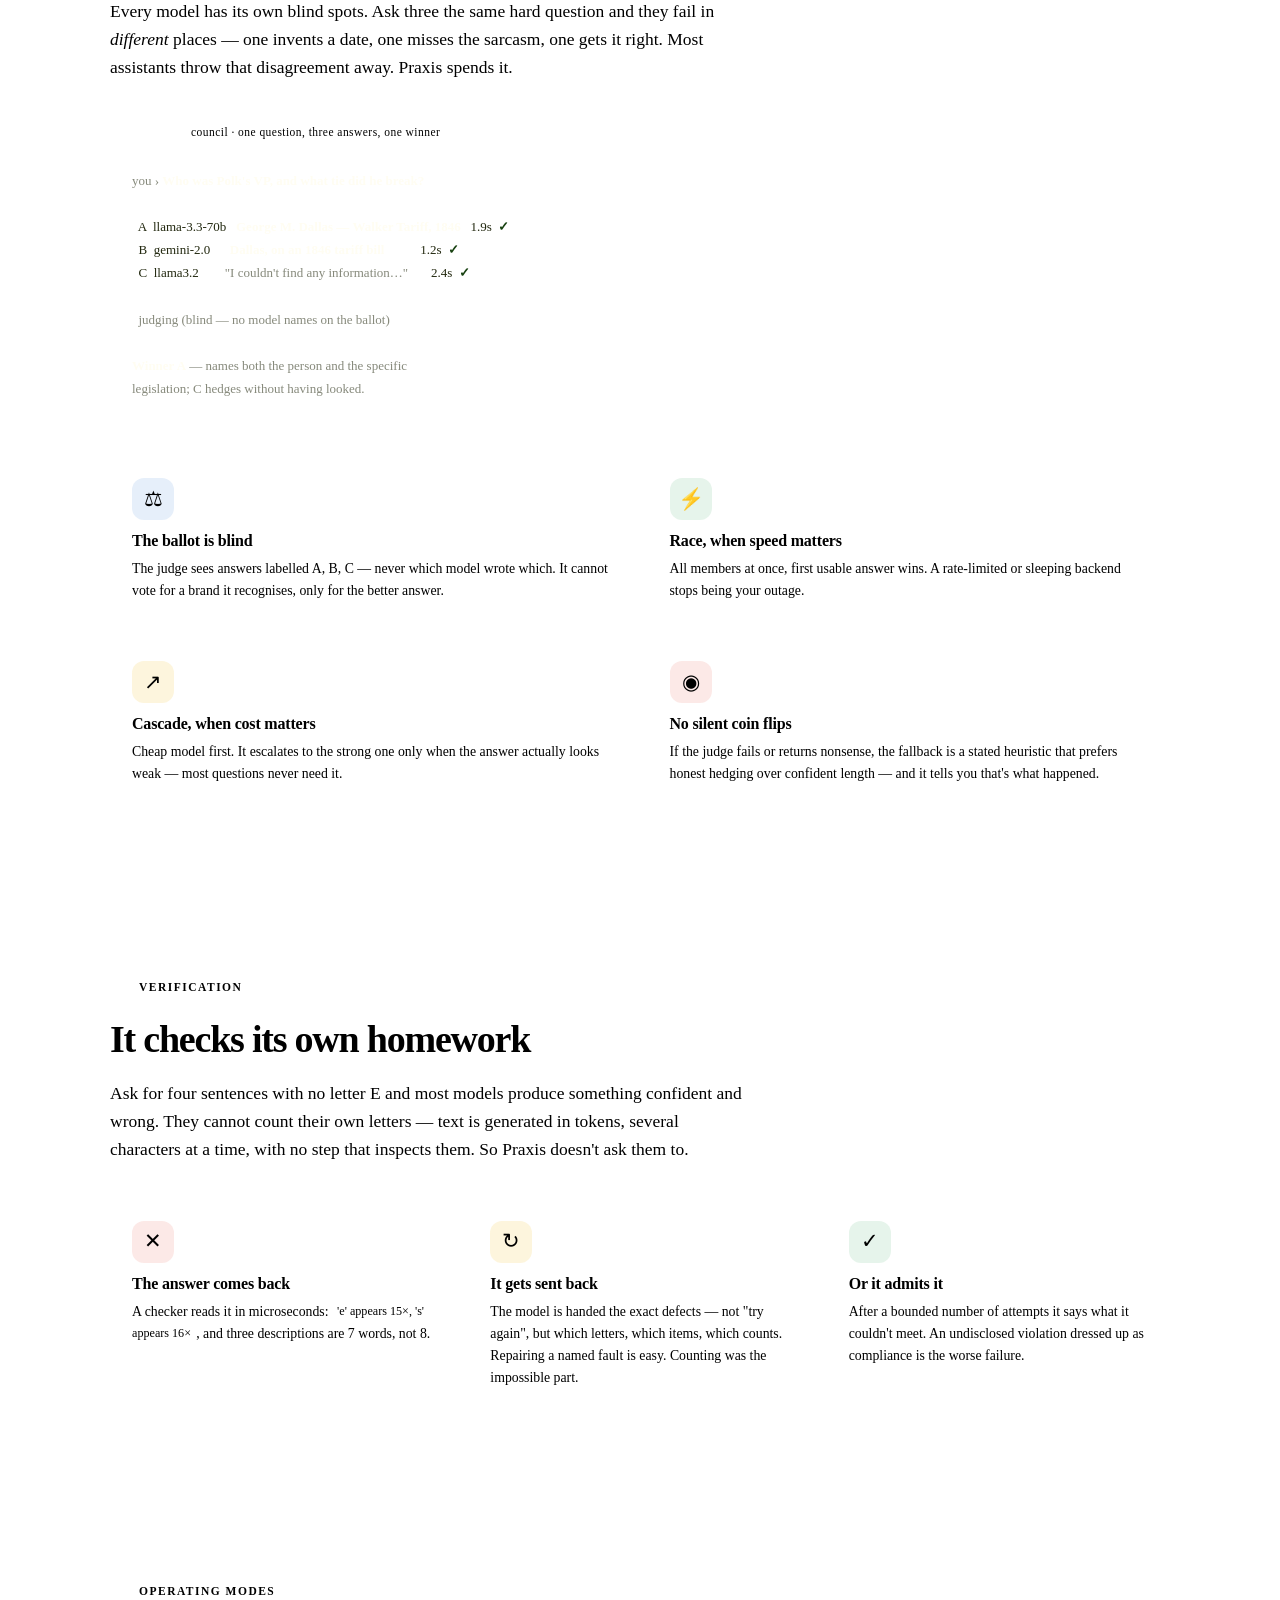
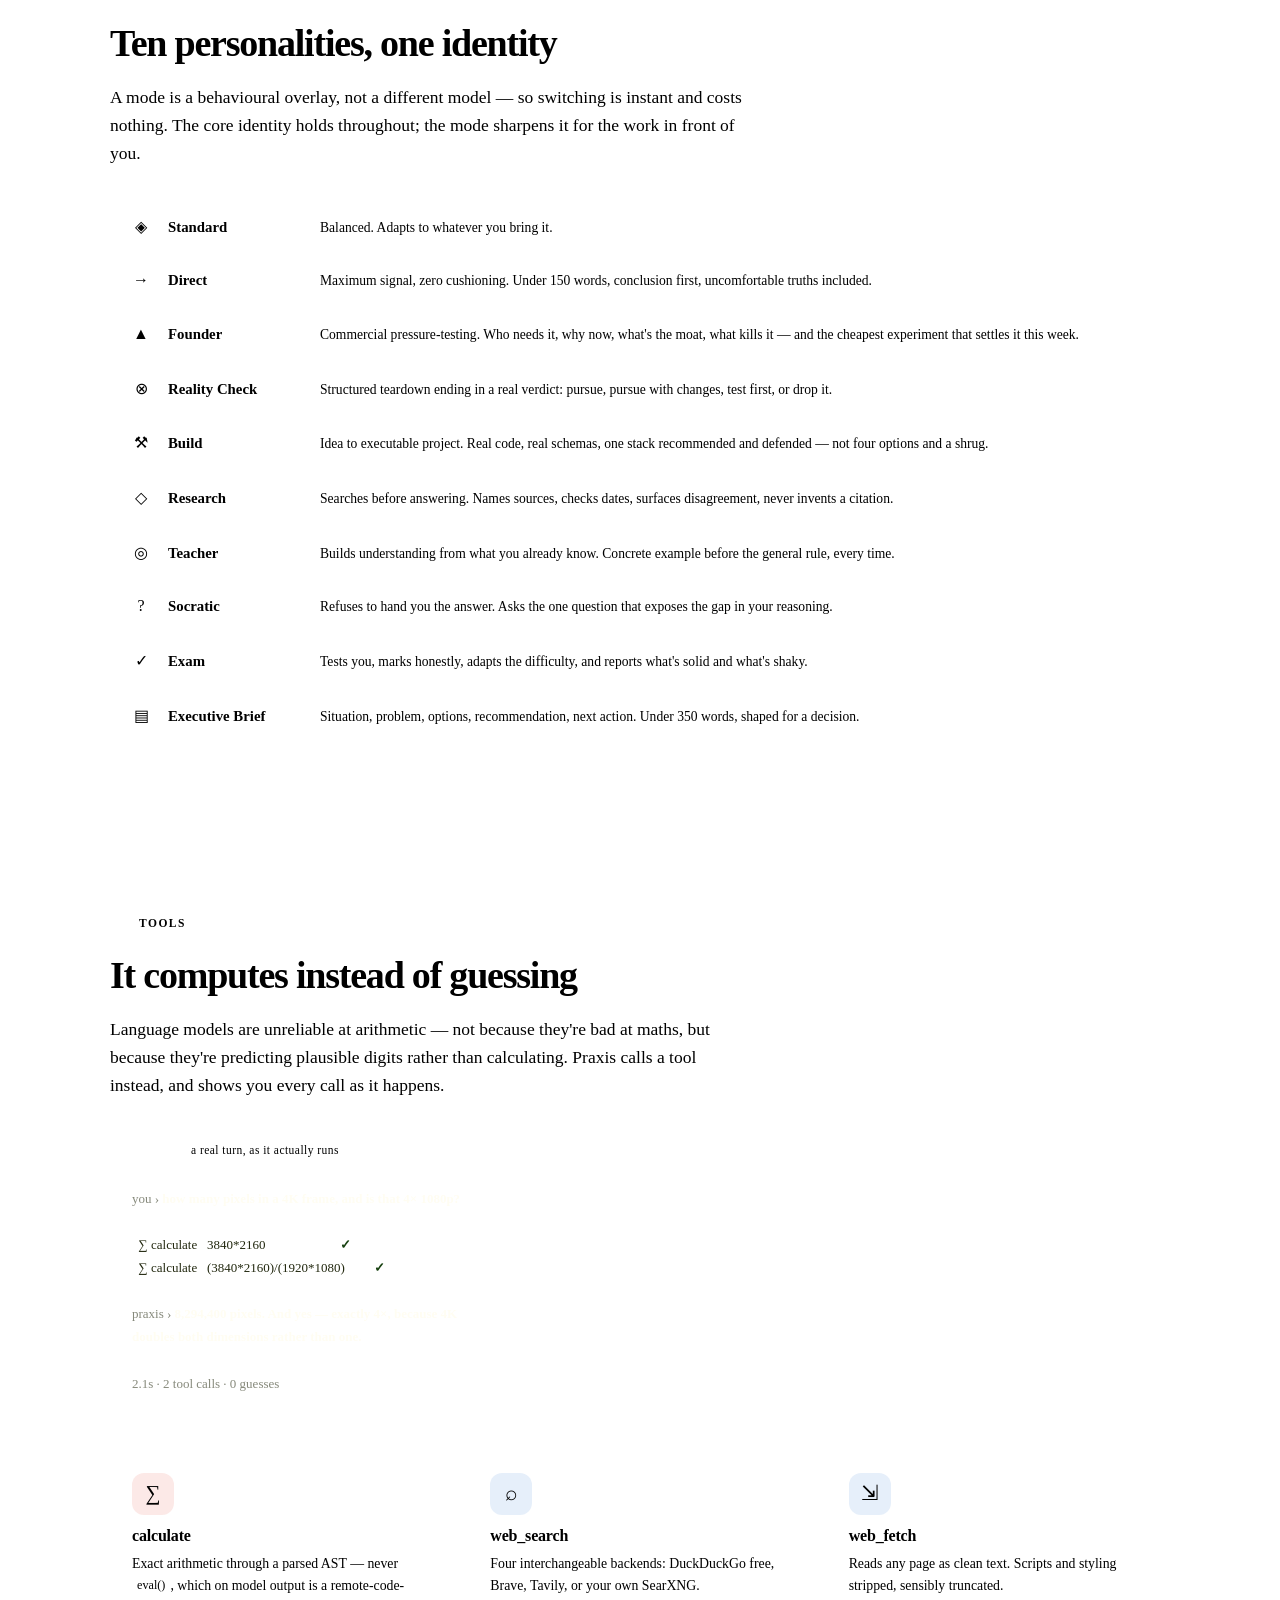
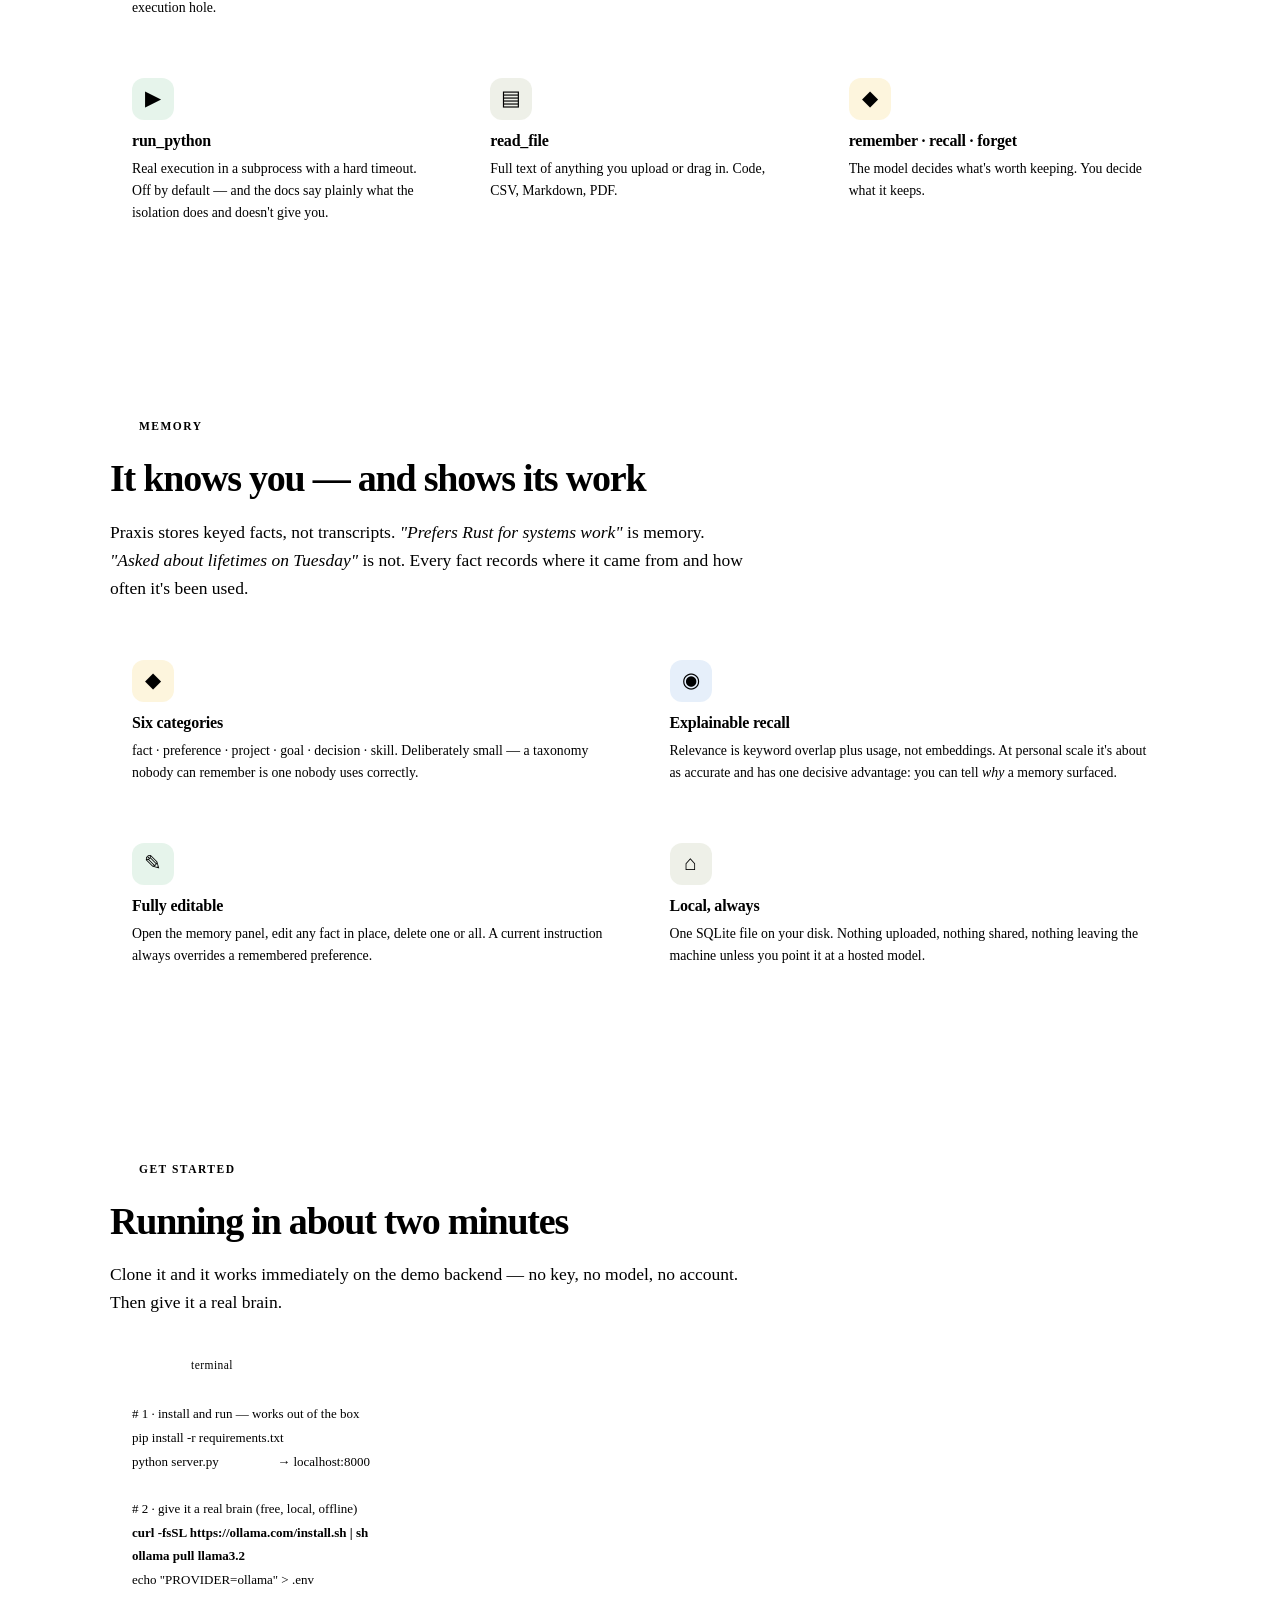
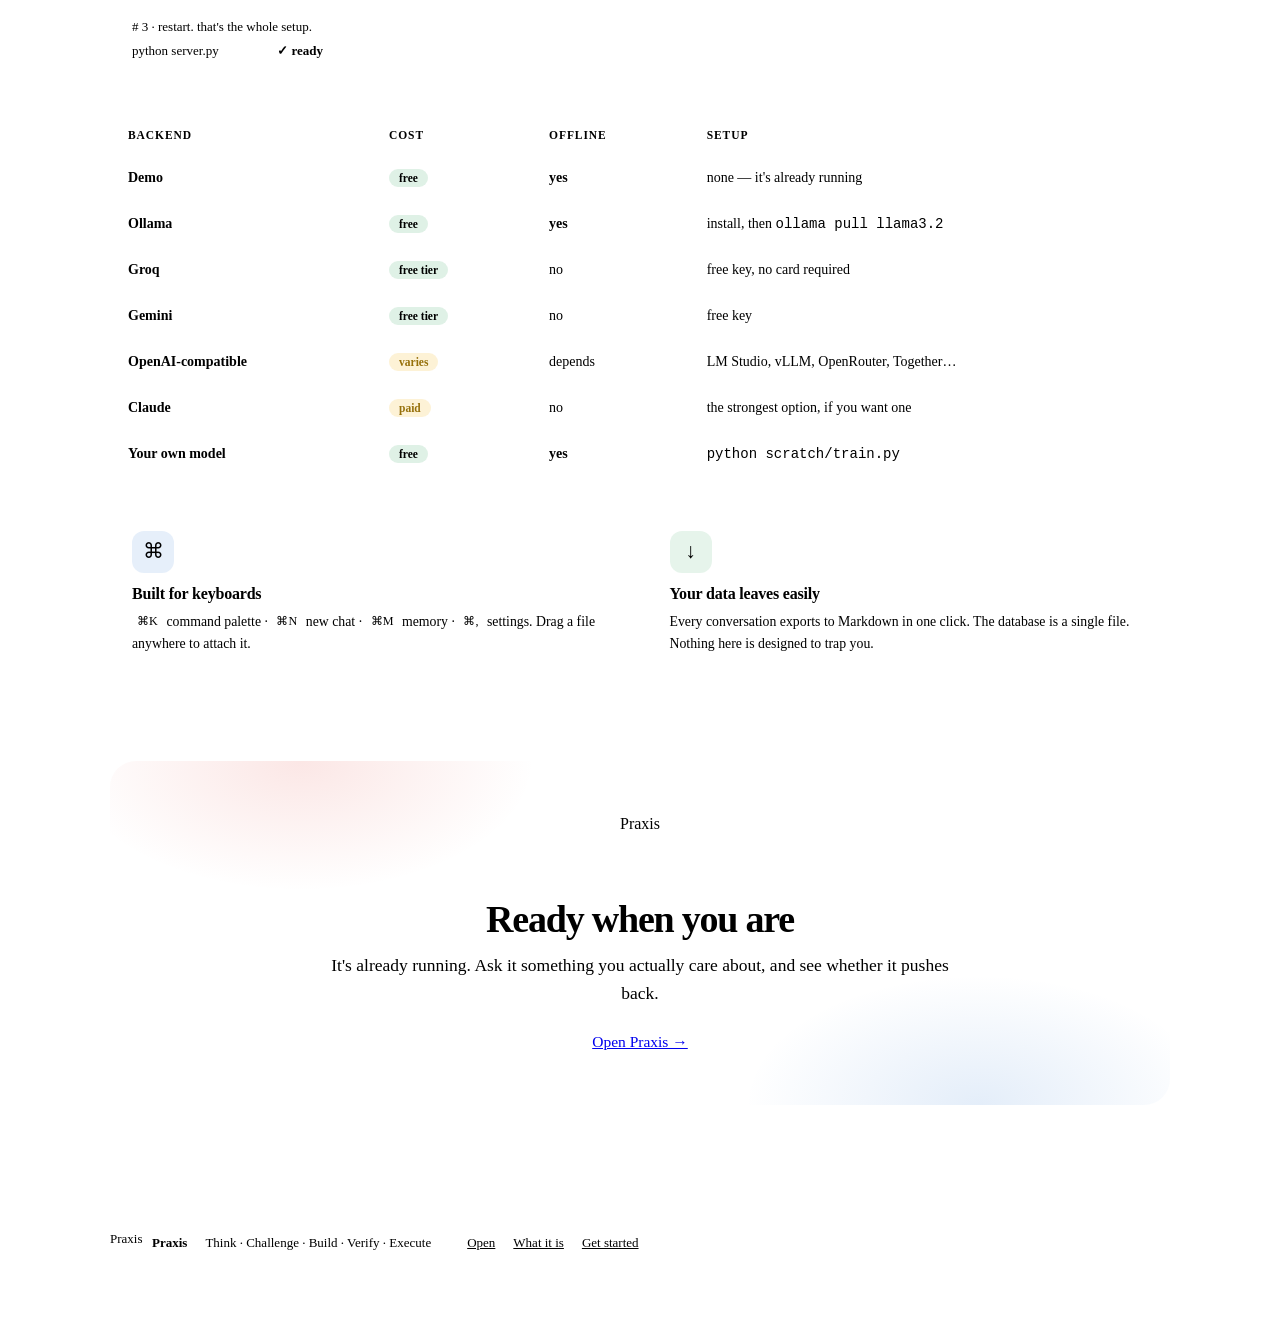
==== commit 9abf4a28: "Document the storage tradeoff as deployment presets; show the council The storage question decides t" ====
--- a/web/index.html
+++ b/web/index.html
@@ -302,6 +302,7 @@
   <span class="nav-name">Praxis</span>
   <div class="nav-links">
     <a href="#what">What it is</a>
+    <a href="#council">Council</a>
     <a href="#modes">Modes</a>
     <a href="#tools">Tools</a>
     <a href="#memory">Memory</a>
@@ -422,6 +423,106 @@
         <h3>Nothing hidden</h3>
         <p>Read the exact system prompt it was given. Watch every tool call as it
            runs. See which memories made it into the context window.</p>
+      </div>
+    </div>
+  </div>
+</section>
+
+
+<section id="council" class="sep">
+  <div class="wrap">
+    <div class="eyebrow"><span class="bead" style="background:var(--blue)"></span> The council</div>
+    <h2>Why ask one model when you can ask three?</h2>
+    <p class="lede">
+      Every model has its own blind spots. Ask three the same hard question and
+      they fail in <em>different</em> places — one invents a date, one misses the
+      sarcasm, one gets it right. Most assistants throw that disagreement away.
+      Praxis spends it.
+    </p>
+
+    <div class="lcd-panel">
+      <div class="lcd-bar">
+        <span class="lcd-dot" style="background:var(--red)"></span>
+        <span class="lcd-dot" style="background:var(--yellow)"></span>
+        <span class="lcd-dot" style="background:var(--green)"></span>
+        <span class="lcd-title">council · one question, three answers, one winner</span>
+      </div>
+      <div class="lcd-screen">
+<pre><span class="dim">you ›</span> <span class="hi">Who was Polk's VP, and what tie did he break?</span>
+
+  A  llama-3.3-70b   <span class="hi">George M. Dallas — Walker Tariff, 1846</span>   1.9s  <span class="ok">✓</span>
+  B  gemini-2.0      <span class="hi">Dallas, on an 1846 tariff bill</span>           1.2s  <span class="ok">✓</span>
+  C  llama3.2        <span class="dim">"I couldn't find any information…"</span>       2.4s  <span class="ok">✓</span>
+
+  <span class="dim">judging (blind — no model names on the ballot)</span>
+
+<span class="hi">Winner A</span> <span class="dim">— names both the person and the specific
+legislation; C hedges without having looked.</span></pre>
+      </div>
+    </div>
+
+    <div class="grid g2">
+      <div class="card t-blue">
+        <div class="card-icon">⚖</div>
+        <h3>The ballot is blind</h3>
+        <p>The judge sees answers labelled A, B, C — never which model wrote
+           which. It cannot vote for a brand it recognises, only for the better
+           answer.</p>
+      </div>
+      <div class="card t-green">
+        <div class="card-icon">⚡</div>
+        <h3>Race, when speed matters</h3>
+        <p>All members at once, first usable answer wins. A rate-limited or
+           sleeping backend stops being your outage.</p>
+      </div>
+      <div class="card t-yellow">
+        <div class="card-icon">↗</div>
+        <h3>Cascade, when cost matters</h3>
+        <p>Cheap model first. It escalates to the strong one only when the
+           answer actually looks weak — most questions never need it.</p>
+      </div>
+      <div class="card t-red">
+        <div class="card-icon">◉</div>
+        <h3>No silent coin flips</h3>
+        <p>If the judge fails or returns nonsense, the fallback is a stated
+           heuristic that prefers honest hedging over confident length — and it
+           tells you that's what happened.</p>
+      </div>
+    </div>
+  </div>
+</section>
+
+<section id="verify" class="sep">
+  <div class="wrap">
+    <div class="eyebrow"><span class="bead" style="background:var(--green)"></span> Verification</div>
+    <h2>It checks its own homework</h2>
+    <p class="lede">
+      Ask for four sentences with no letter E and most models produce something
+      confident and wrong. They cannot count their own letters — text is
+      generated in tokens, several characters at a time, with no step that
+      inspects them. So Praxis doesn't ask them to.
+    </p>
+
+    <div class="grid g3">
+      <div class="card t-red">
+        <div class="card-icon">✕</div>
+        <h3>The answer comes back</h3>
+        <p>A checker reads it in microseconds: <code>'e' appears 15×, 's'
+           appears 16×</code>, and three descriptions are 7 words, not 8.</p>
+      </div>
+      <div class="card t-yellow">
+        <div class="card-icon">↻</div>
+        <h3>It gets sent back</h3>
+        <p>The model is handed the exact defects — not "try again", but which
+           letters, which items, which counts. Repairing a named fault is easy.
+           Counting was the impossible part.</p>
+      </div>
+      <div class="card t-green">
+        <div class="card-icon">✓</div>
+        <h3>Or it admits it</h3>
+        <p>After a bounded number of attempts it says what it couldn't meet.
+           An undisclosed violation dressed up as compliance is the worse
+           failure.</p>
       </div>
     </div>
   </div>
